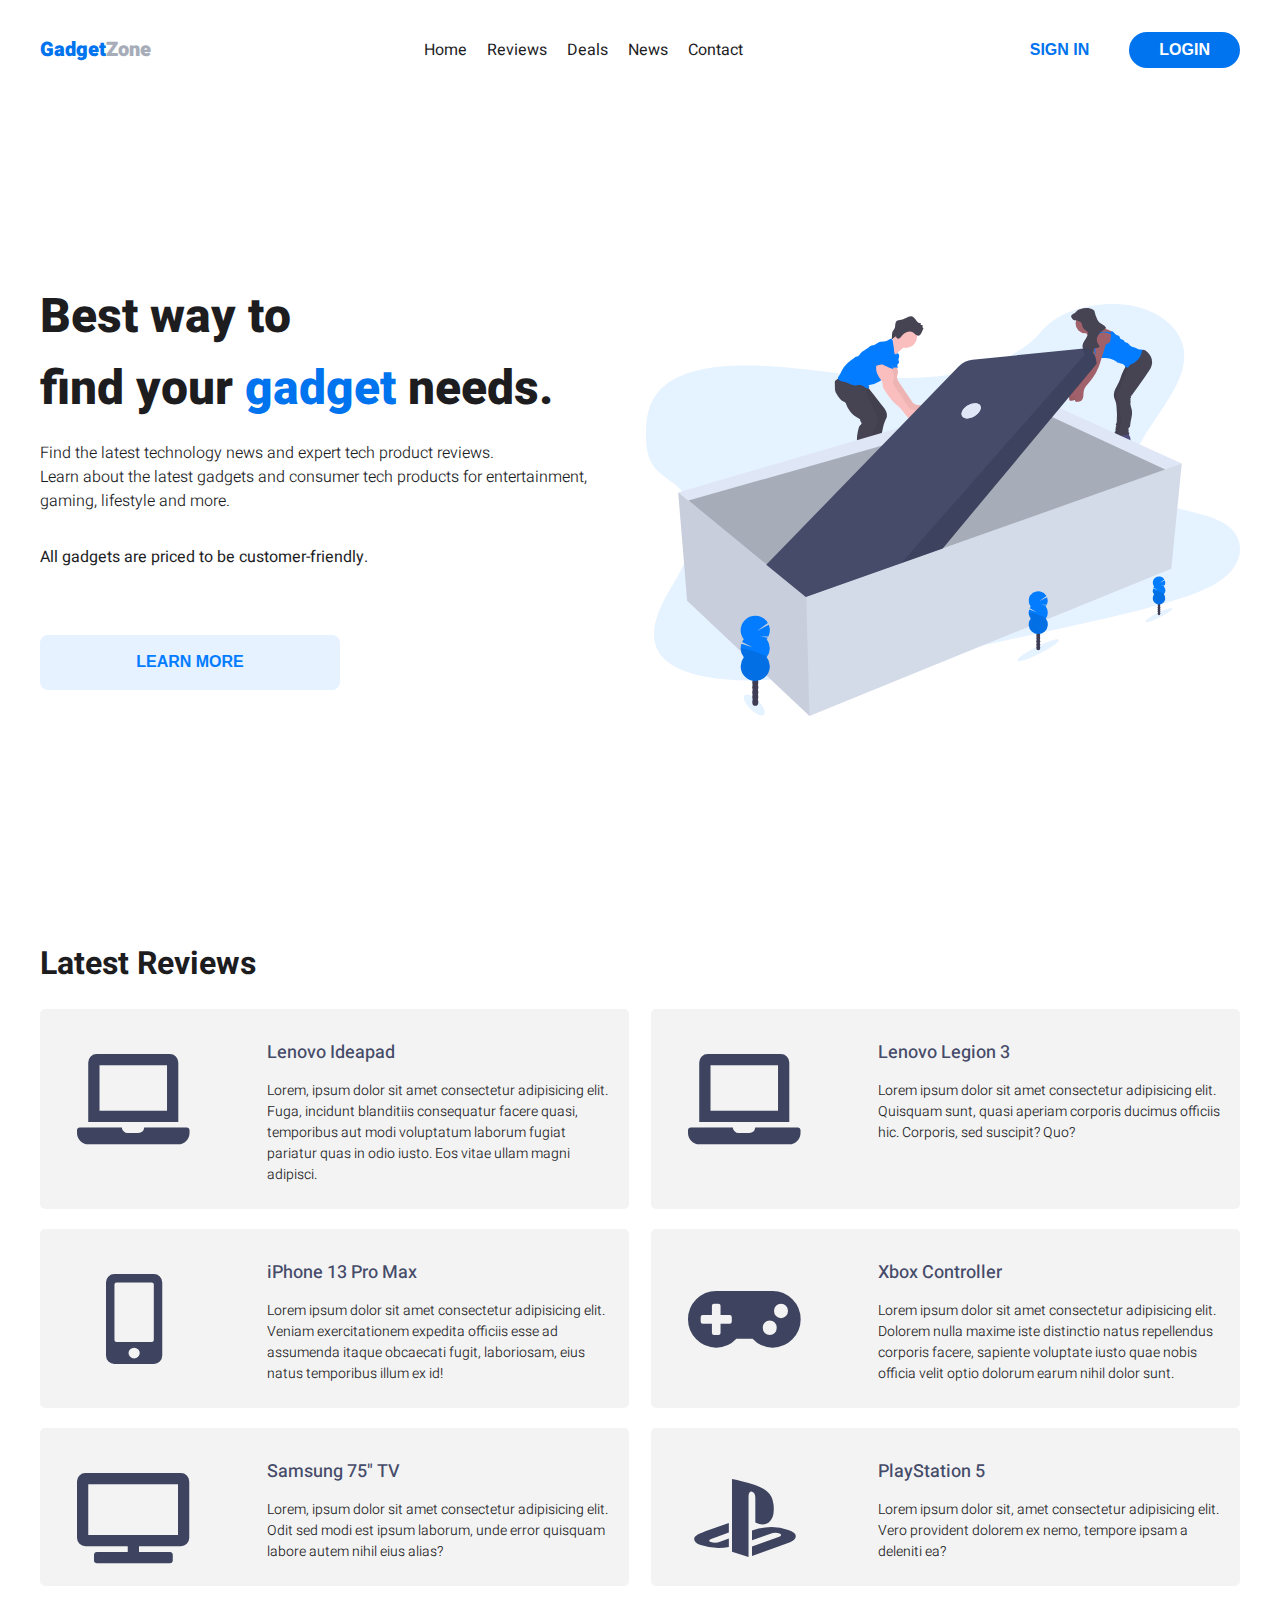
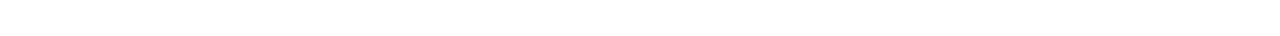
==== index.html @ 9e983f7c "Reviews section included" ====
<!DOCTYPE html>
<html lang="en">
  <head>
    <meta charset="UTF-8" />
    <meta http-equiv="X-UA-Compatible" content="IE=edge" />
    <meta name="viewport" content="width=device-width, initial-scale=1.0" />
    <title>GadgetZone - Your tech partner</title>
    <link rel="stylesheet" href="./assets/css/styles.css" />
    <link
      rel="stylesheet"
      href="https://cdnjs.cloudflare.com/ajax/libs/font-awesome/5.12.1/css/all.min.css"
    />
  </head>
  <body>
    <header class="header-container">
      <!-- NAVIGATION -->
      <nav class="nav">
        <div class="nav__hamburger-container" id="hamburger-icon">
          <span></span>
          <span></span>
        </div>
        <div class="nav__logo-container">
          <a href="#">Gadget<span>Zone</span></a>
        </div>
        <ul class="nav__menu-container" id="menus">
          <li><a href="#home">Home</a></li>
          <li><a href="#reviews">Reviews</a></li>
          <li><a href="#deals">Deals</a></li>
          <li><a href="#news">News</a></li>
          <li><a href="#contact">Contact</a></li>
        </ul>
        <div class="nav__btn-container">
          <button class="btn btn__none">Sign In</button>
          <button class="btn btn__primary">Login</button>
        </div>
      </nav>
    </header>
    <!-- HERO SECTION -->
    <main class="main-container" id="home">
      <!-- Hero Section -->
      <section class="hero">
        <div class="hero__text-container">
          <h1>
            Best way to <br />
            find your <span>gadget</span> needs.
          </h1>
          <p>
            Find the latest technology news and expert tech product reviews.
            <br />
            Learn about the latest gadgets and consumer tech products for
            entertainment, gaming, lifestyle and more.
          </p>
          <p>All gadgets are priced to be customer-friendly.</p>
          <button class="btn btn__secondary">Learn more</button>
        </div>
        <div class="hero__image-container">
          <img src="./assets/images/hero-gadget.svg" alt="Hero" />
        </div>
      </section>

      <!-- Reviews Section -->
      <section class="reviews flex-col" id="reviews">
        <h1 class="section-title">Latest Reviews</h1>
        <div class="reviews__grid-items">
          <div class="review-details-container">
            <div class="image-container">
              <i class="fas fa-laptop"></i>
            </div>
            <div class="details-container">
              <h2>Lenovo Ideapad</h2>
              <p>
                Lorem, ipsum dolor sit amet consectetur adipisicing elit. Fuga,
                incidunt blanditiis consequatur facere quasi, temporibus aut
                modi voluptatum laborum fugiat pariatur quas in odio iusto. Eos
                vitae ullam magni adipisci.
              </p>
            </div>
          </div>
          <div class="review-details-container">
            <div class="image-container"><i class="fas fa-laptop"></i></div>
            <div class="details-container">
              <h2>Lenovo Legion 3</h2>
              <p>
                Lorem ipsum dolor sit amet consectetur adipisicing elit.
                Quisquam sunt, quasi aperiam corporis ducimus officiis hic.
                Corporis, sed suscipit? Quo?
              </p>
            </div>
          </div>
          <div class="review-details-container">
            <div class="image-container">
              <i class="fas fa-mobile-alt"></i>
            </div>
            <div class="details-container">
              <h2>iPhone 13 Pro Max</h2>
              <p>
                Lorem ipsum dolor sit amet consectetur adipisicing elit. Veniam
                exercitationem expedita officiis esse ad assumenda itaque
                obcaecati fugit, laboriosam, eius natus temporibus illum ex id!
              </p>
            </div>
          </div>
          <div class="review-details-container">
            <div class="image-container"><i class="fas fa-gamepad"></i></div>
            <div class="details-container">
              <h2>Xbox Controller</h2>
              <p>
                Lorem ipsum dolor sit amet consectetur adipisicing elit. Dolorem
                nulla maxime iste distinctio natus repellendus corporis facere,
                sapiente voluptate iusto quae nobis officia velit optio dolorum
                earum nihil dolor sunt.
              </p>
            </div>
          </div>
          <div class="review-details-container">
            <div class="image-container">
              <i class="fas fa-tv"></i>
            </div>
            <div class="details-container">
              <h2>Samsung 75" TV</h2>
              <p>
                Lorem, ipsum dolor sit amet consectetur adipisicing elit. Odit
                sed modi est ipsum laborum, unde error quisquam labore autem
                nihil eius alias?
              </p>
            </div>
          </div>
          <div class="review-details-container">
            <div class="image-container">
              <i class="fab fa-playstation"></i>
            </div>
            <div class="details-container">
              <h2>PlayStation 5</h2>
              <p>
                Lorem ipsum dolor sit, amet consectetur adipisicing elit. Vero
                provident dolorem ex nemo, tempore ipsam a deleniti ea?
              </p>
            </div>
          </div>
        </div>
      </section>
    </main>
  </body>
</html>
---- assets/css/styles.css ----
/*============== GOOGLE FONT */
@import url("https://fonts.googleapis.com/css2?family=Heebo:wght@100;300;400;500;600;800&display=swap");
/*============== VARIABLES CSS */
:root {
  --nav-height: 80px;
  /*============== COLORS */
  --body-font-family: 'Heebo', sans-serif;
  --primary-color: #0073ee;
  --primary-light-color: #037cff;
  --secondary-color: #3e445f;
  --secondary-light-color: #454b69;
  --light-color: #e6f2ff;
  --gray-color: #e6f2dd;
  --gray-dark-color: #a7adb8;
  --default-text-color: #1d1d1f;
  --title-text-color: #262626;
  --text-white: #fff;
  --white-bg-color: #fff;
  --gray-bg-color: #f3f3f3;
  --transition: all 500ms ease-in-out;
  /*============== FONT SIZE AND TYPOGRAPHY */
  --hero-font-size: 48px;
  --h1-font-size: 32px;
  --h2-font-size: 22px;
  --h3-font-size: 18px;
  --normal-font-size: 16px;
  --small-font-size: 14px;
  --xs-font-size: 12px;
  /*============== FONT WEIGHT */
  --font-light: 300;
  --font-normal: 400;
  --font-medium: 500;
  --font-semi-bold: 600;
  --font-bold: 800;
}

/*============== BASE */
html,
body {
  margin: 0;
  padding: 0;
  box-sizing: border-box;
  scroll-behavior: smooth;
}

body {
  font-family: var(--body-font-family);
  font-weight: var(--font-light);
  font-size: var(--font-normal);
  color: var(--default-text-color);
  line-height: 1.5;
}

a {
  text-decoration: none;
  color: var(--default-text-color);
}

ul,
li,
ol {
  list-style: none;
  margin: 0;
  padding: 0;
}

input[type='text'],
input[type='email'],
textarea {
  font-family: inherit;
}

textarea {
  resize: none;
}

/*============== REUSABLE CLASSES */
.section-title {
  font-size: 32px;
  margin-top: 0;
}

.flex-col {
  display: flex;
  flex-direction: column;
  margin-bottom: 50px;
}

/*============== MAIN LAYOUT */
.main-container {
  position: relative;
  height: 100%;
  max-width: 1200px;
  margin: 0 auto;
  align-items: center;
  padding: 0 20px;
}

/*============== BUTTONS */
.btn {
  width: auto;
  cursor: pointer;
  height: 36px;
  font-size: var(--font-normal);
  font-weight: var(--font-semi-bold);
  text-align: center;
  line-height: 36px;
  border-radius: 20px;
  text-transform: uppercase;
  border: none;
  padding: 0 30px;
}

.btn__none {
  color: var(--primary-color);
  background: var(--white-bg-color);
}

.btn__primary {
  color: var(--text-white);
  background: var(--primary-color);
  transition: var(--transition);
}

.btn__primary:hover {
  background: var(--primary-light-color);
}

.btn__secondary {
  color: var(--primary-light-color);
  background: var(--light-color);
  transition: var(--transition);
}

.btn__secondary:hover {
  background: var(--gray-color);
}

/*============== HEADER */
.header-container {
  position: fixed;
  top: 0;
  left: 0;
  width: 100%;
  background-color: #fff;
  z-index: 5;
}

/*============== NAVIGATION */
.nav {
  display: flex;
  align-items: center;
  justify-content: space-between;
  padding: 20px 20px;
  height: 60px;
  max-width: 1200px;
  margin: 0 auto;
}

.nav__hamburger-container {
  display: none;
}

.nav__logo-container {
  width: 128px;
  cursor: pointer;
}

.nav__logo-container a {
  font-weight: 900;
  font-size: 20px;
  color: var(--primary-color);
}

.nav__logo-container span {
  color: var(--gray-dark-color);
}

.nav__menu-container {
  display: flex;
}

.nav__menu-container li {
  padding: 0 10px;
}

.nav__menu-container li a {
  font-weight: var(--font-normal);
  font-size: var(--normal-font-size);
  transition: var(--transition);
  color: var(--default-text-color);
}

.nav__menu-container li a:hover {
  color: var(--gray-dark-color);
}

.nav__btn-container {
  display: flex;
  align-items: center;
  justify-content: flex-start;
  column-gap: 10px;
}

/*============== HERO */
.hero {
  width: 100%;
  display: grid;
  height: calc(100vh - 80px);
  grid-template-columns: repeat(2, 1fr);
  padding-top: 100px;
  column-gap: 12px;
  align-items: center;
  margin-bottom: 20px;
}

.hero__text-container {
  display: flex;
  flex-direction: column;
  justify-content: center;
}

.hero__text-container h1 {
  font-size: var(--hero-font-size);
  font-weight: var(--font-bold);
  margin: 0;
}

.hero__text-container h1 span {
  color: var(--primary-color);
}

.hero__text-container p:nth-child(3) {
  font-size: var(--normal-font-size);
  font-weight: var(--font-normal);
}

.hero__image-container img {
  max-width: 600px;
  max-height: 600px;
  height: auto;
  width: 100%;
  vertical-align: middle;
}

.hero button {
  width: 300px;
  border-radius: 8px;
  height: 55px;
  margin: 50px 0;
}

/*============== REVIEWS */
.reviews__grid-items {
  display: grid;
  grid-template-columns: repeat(2, 1fr);
  grid-auto-rows: auto;
  column-gap: 22px;
  row-gap: 20px;
}

.reviews__grid-items .review-details-container {
  background-color: var(--gray-bg-color);
  border-radius: 5px;
  display: grid;
  grid-template-columns: 187px 1fr;
  column-gap: 20px;
  justify-items: center;
}

.reviews__grid-items .review-details-container .image-container i {
  font-size: 90px;
  color: var(--secondary-color);
  transform: translateY(50%);
}

.reviews__grid-items .review-details-container .details-container {
  padding: 10px 20px;
}

.reviews__grid-items .review-details-container .details-container h2 {
  font-size: 18px;
  font-weight: 500;
  margin-top: 20px;
  margin-bottom: 0;
  color: var(--secondary-light-color);
}

.reviews__grid-items .review-details-container .details-container p {
  font-size: 14px;
  color: var(--default-text-color);
}
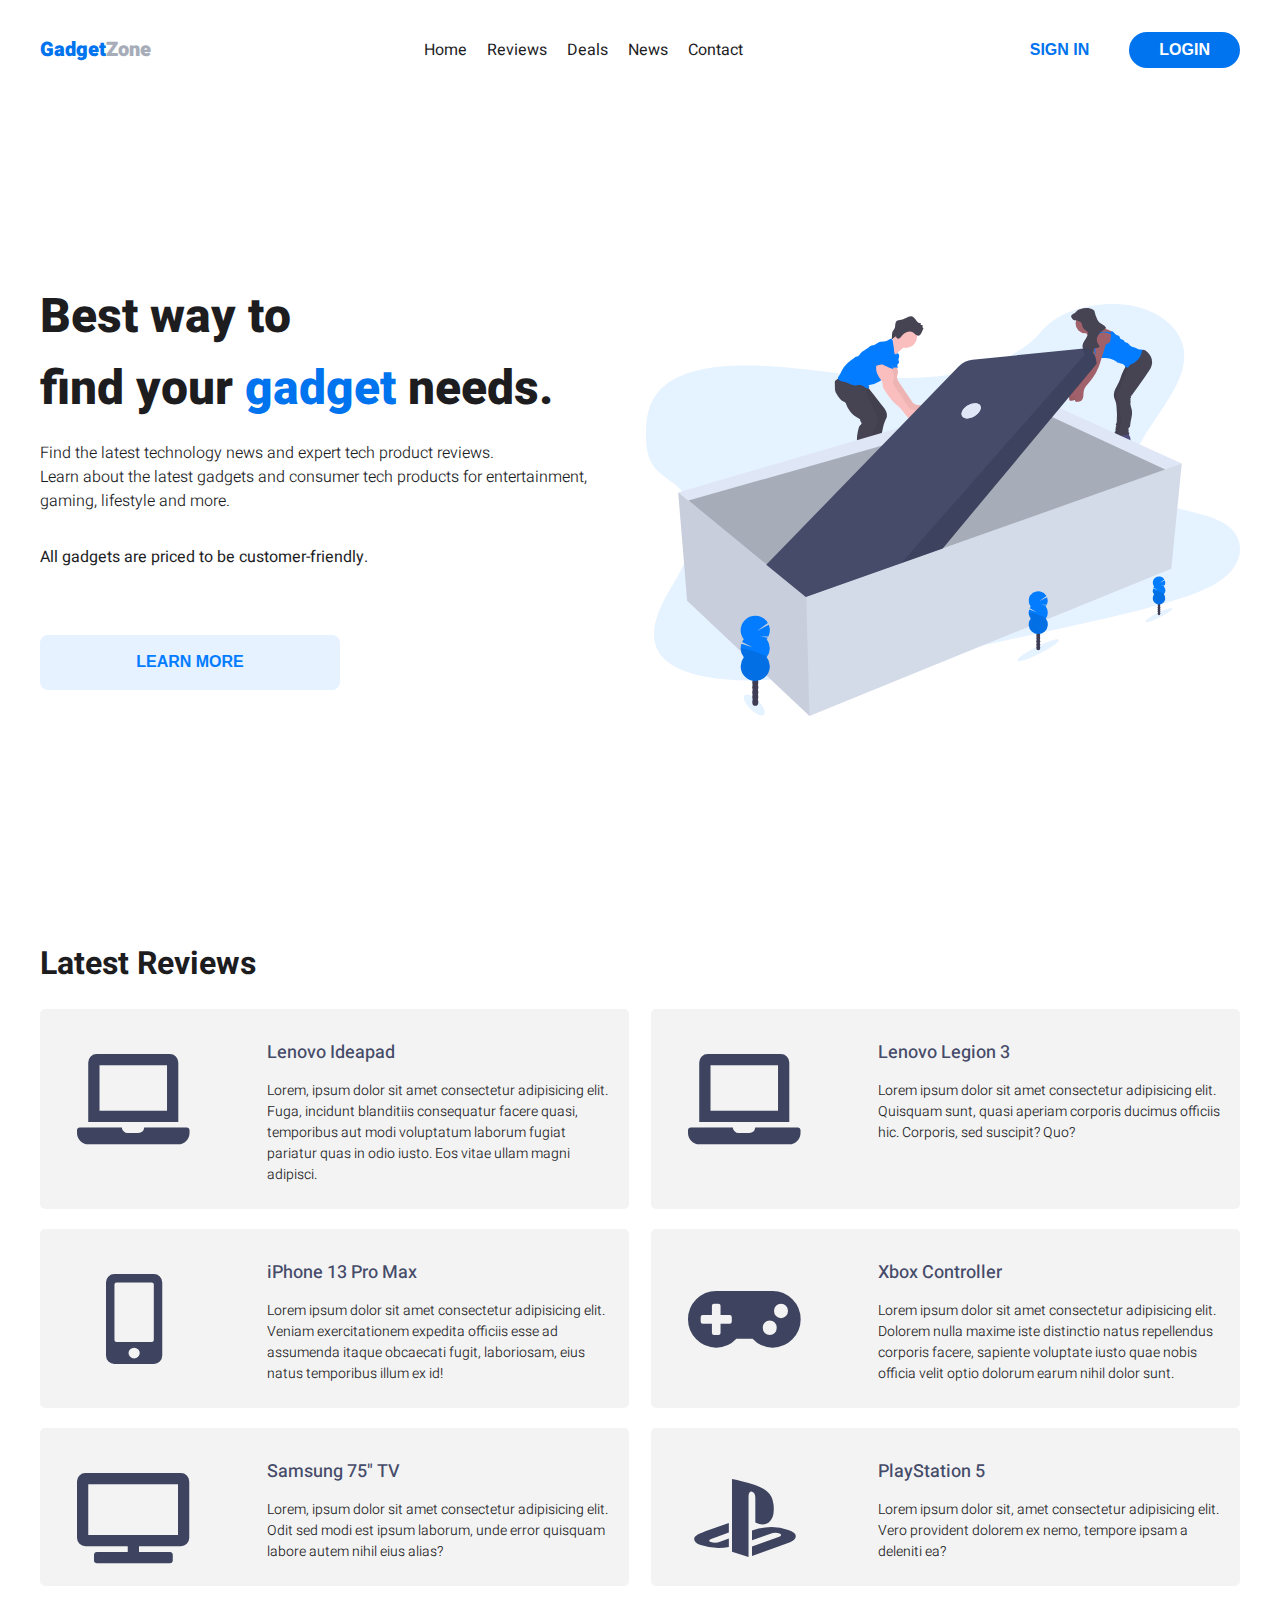
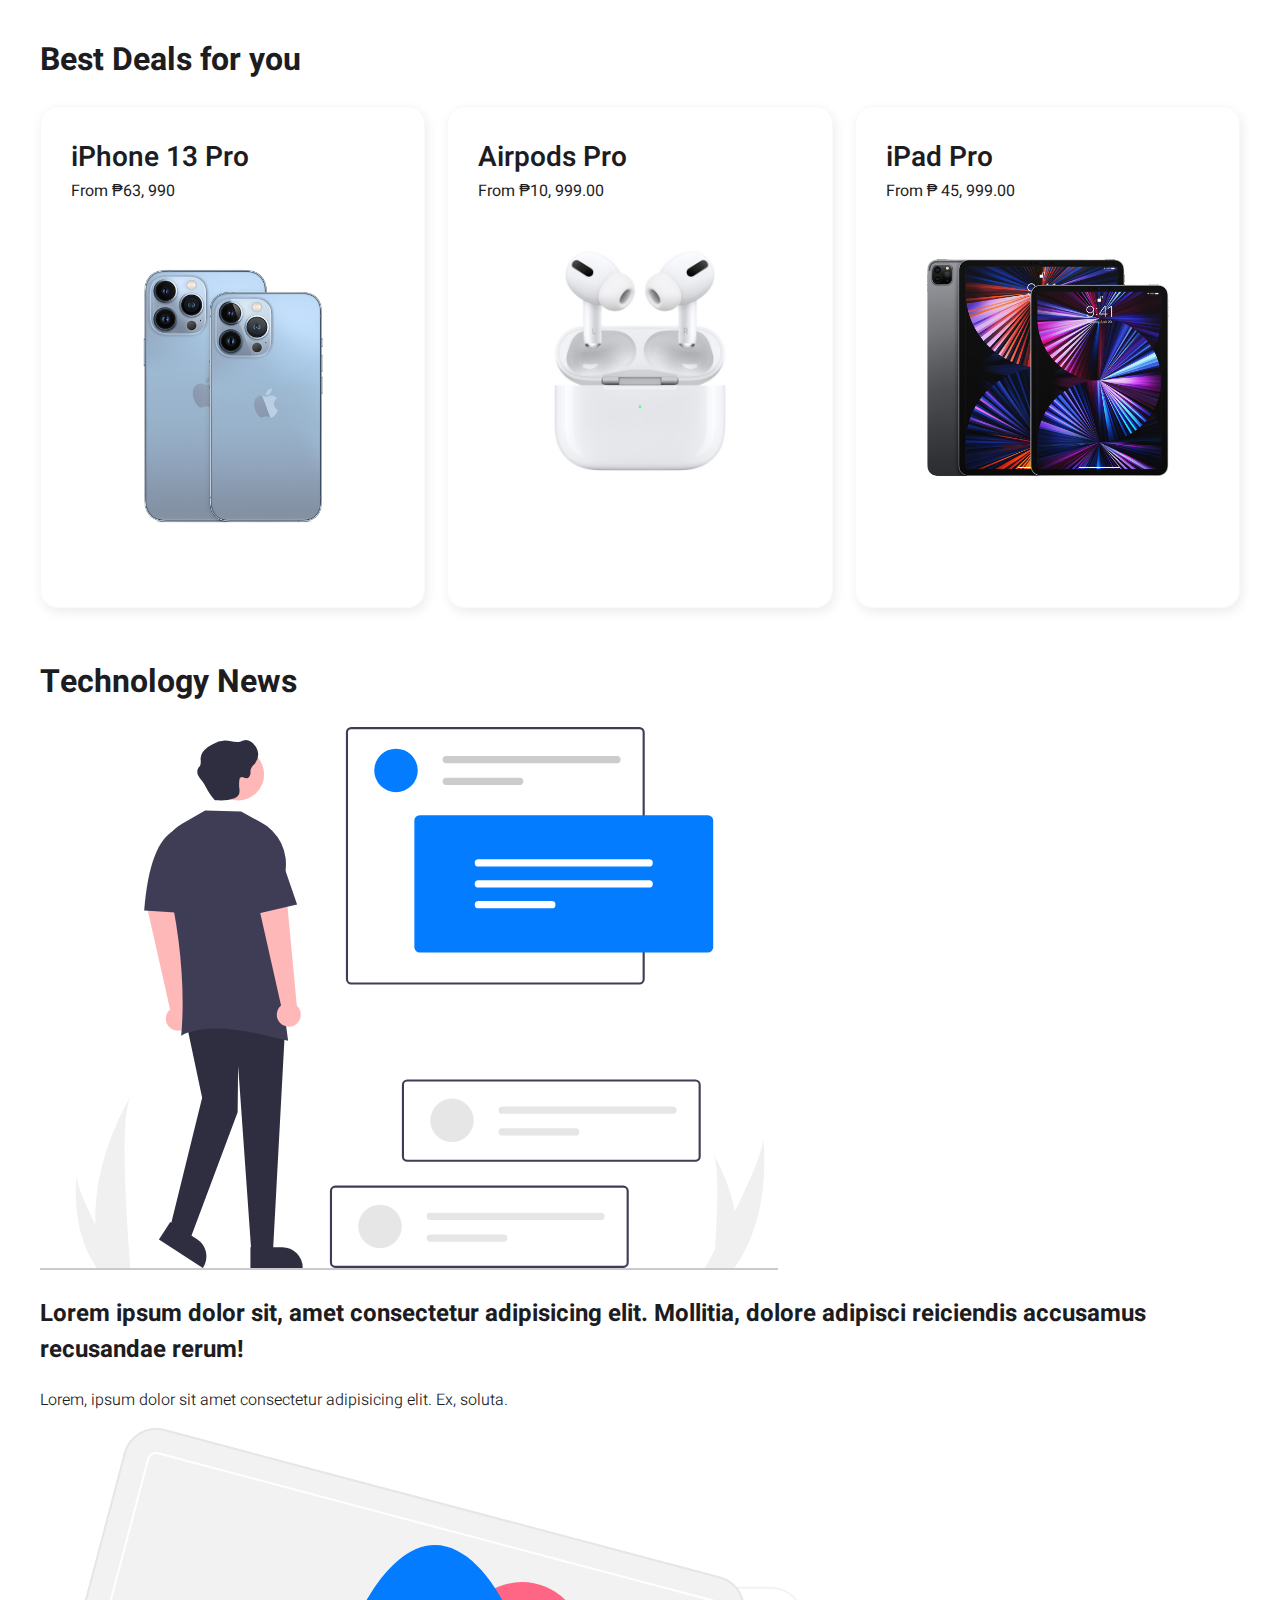
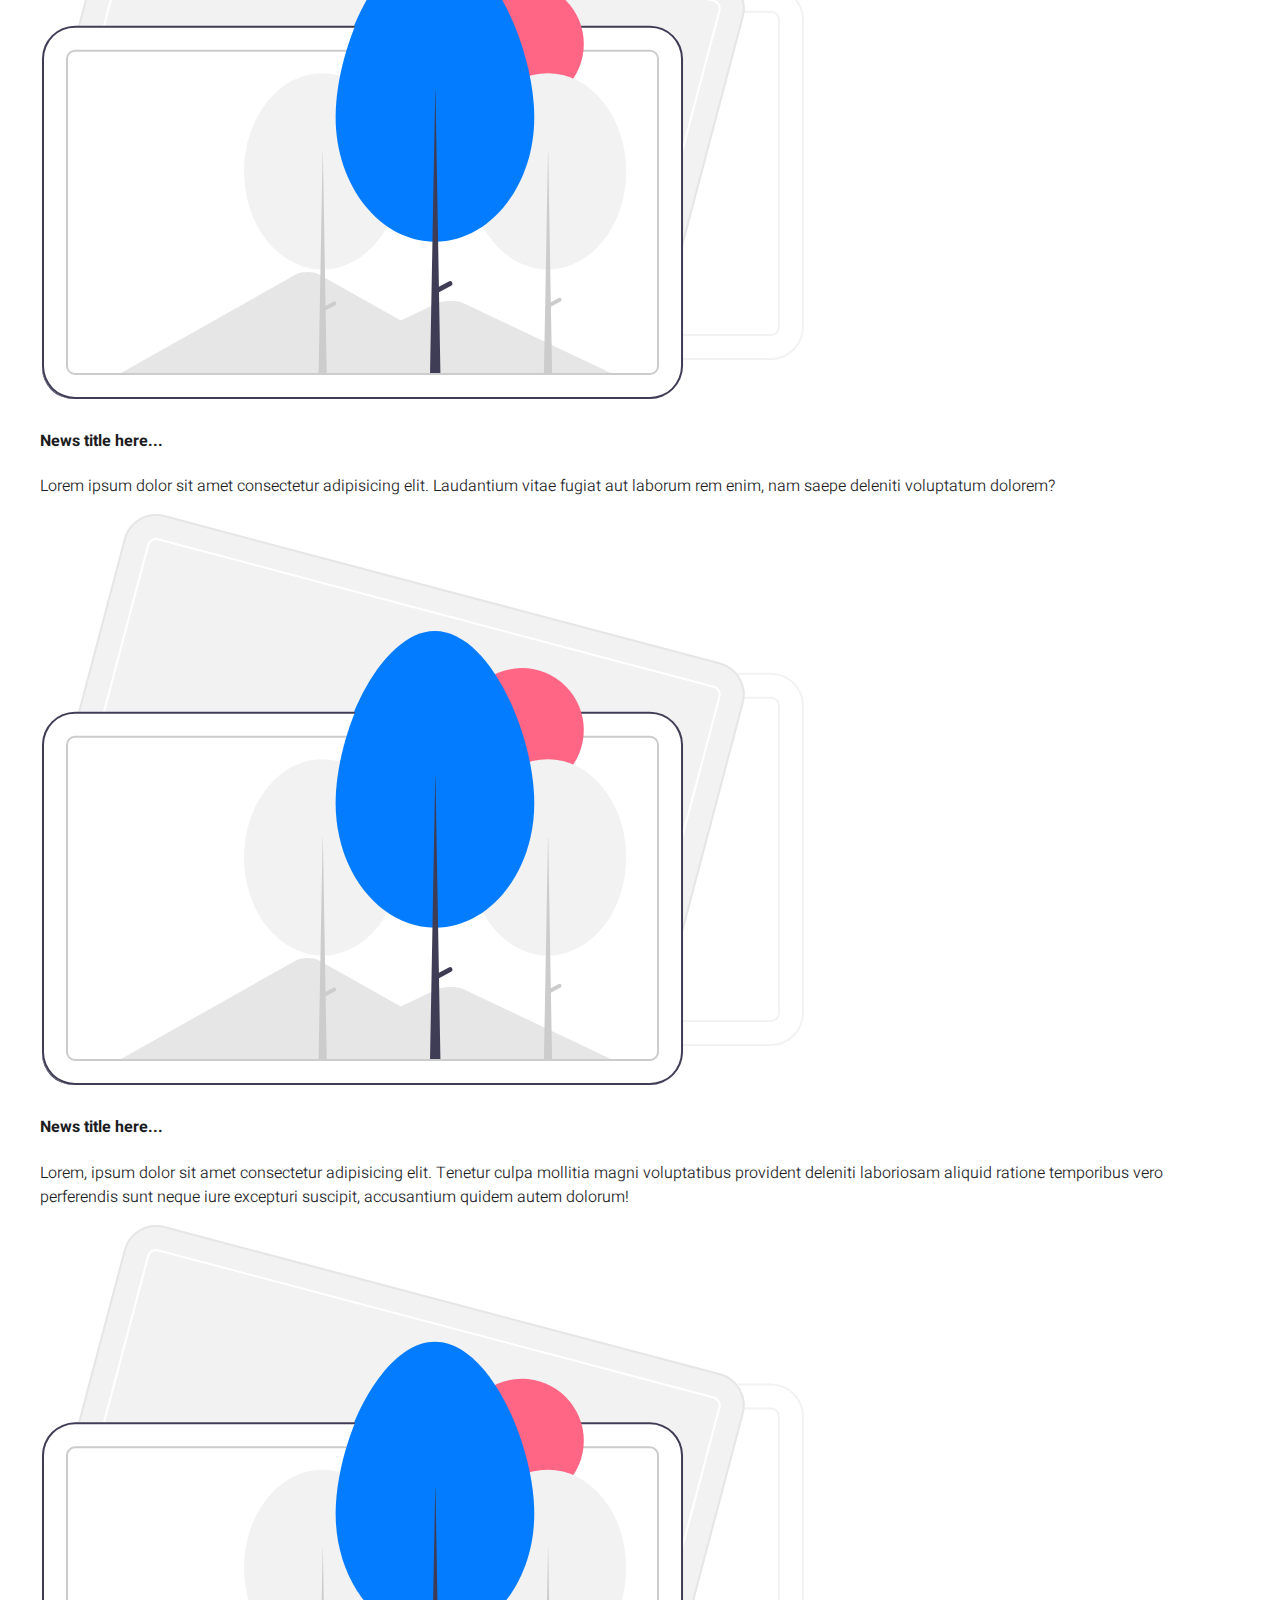
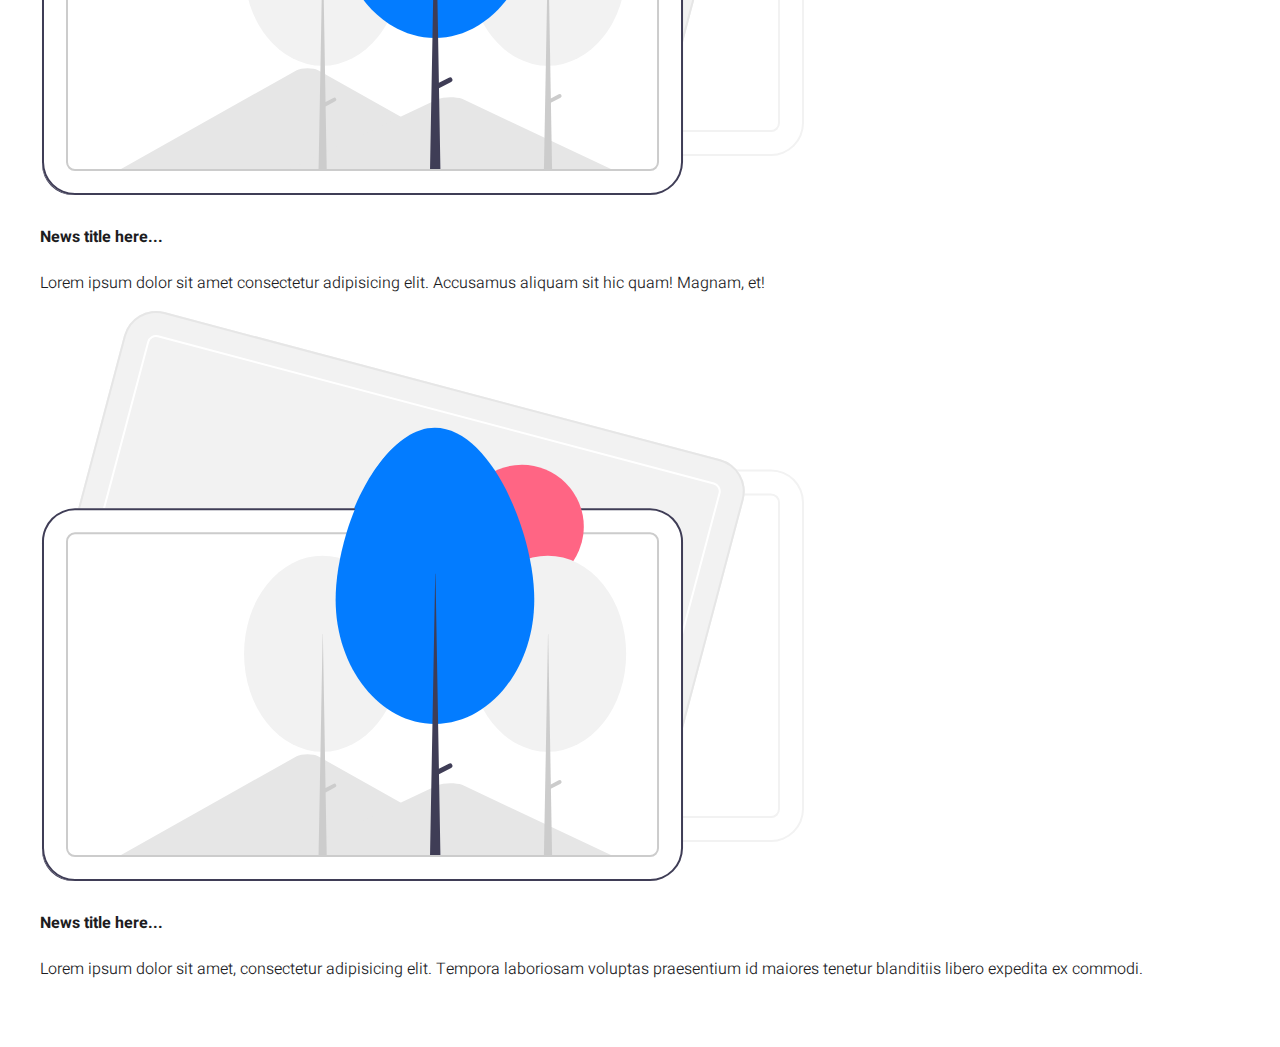
==== commit da47cbae: "Added the deals section and styles" ====
--- a/index.html
+++ b/index.html
@@ -139,6 +139,117 @@
           </div>
         </div>
       </section>
+
+      <!-- Deals Section -->
+      <section class="deals flex-col" id="deals">
+        <h1 class="section-title">Best Deals for you</h1>
+        <div class="deals__grid-items">
+          <div class="deals-details-container">
+            <div class="text-container">
+              <h3>iPhone 13 Pro</h3>
+              <p>From &#x20b1;63, 990</p>
+            </div>
+            <div class="image-container">
+              <img
+                src="./assets/images/iphone-13-pro-family-hero.png"
+                alt="iPhone 13"
+              />
+            </div>
+          </div>
+          <div class="deals-details-container">
+            <div class="text-container">
+              <h3>Airpods Pro</h3>
+              <p>From &#x20b1;10, 999.00</p>
+            </div>
+            <div class="image-container">
+              <img src="./assets/images/airpods-pro.jpg" alt="Airpods Pro" />
+            </div>
+          </div>
+          <div class="deals-details-container">
+            <div class="text-container">
+              <h3>iPad Pro</h3>
+              <p>From &#x20b1; 45, 999.00</p>
+            </div>
+            <div class="image-container">
+              <img src="./assets/images/ipad-pro.jpg" alt="iPad Pro" />
+            </div>
+          </div>
+        </div>
+      </section>
+
+      <!-- News Section -->
+      <section class="news-section flex-col" id="news">
+        <h1 class="section-title">Technology News</h1>
+        <div class="news-heading-content">
+          <div class="news-heading-image">
+            <img src="./assets/images/news-heading.svg" alt="News Heading" />
+          </div>
+          <div class="news-heading-text">
+            <h2>
+              Lorem ipsum dolor sit, amet consectetur adipisicing elit.
+              Mollitia, dolore adipisci reiciendis accusamus recusandae rerum!
+            </h2>
+            <p>
+              Lorem, ipsum dolor sit amet consectetur adipisicing elit. Ex,
+              soluta.
+            </p>
+          </div>
+        </div>
+        <div class="news-grid-items">
+          <div class="news-details">
+            <div class="news-image">
+              <img src="./assets/images/news-images.svg" alt="News" />
+            </div>
+            <div class="news-text">
+              <h4>News title here...</h4>
+              <p>
+                Lorem ipsum dolor sit amet consectetur adipisicing elit.
+                Laudantium vitae fugiat aut laborum rem enim, nam saepe deleniti
+                voluptatum dolorem?
+              </p>
+            </div>
+          </div>
+          <div class="news-details">
+            <div class="news-image">
+              <img src="./assets/images/news-images.svg" alt="News" />
+            </div>
+            <div class="news-text">
+              <h4>News title here...</h4>
+              <p>
+                Lorem, ipsum dolor sit amet consectetur adipisicing elit.
+                Tenetur culpa mollitia magni voluptatibus provident deleniti
+                laboriosam aliquid ratione temporibus vero perferendis sunt
+                neque iure excepturi suscipit, accusantium quidem autem dolorum!
+              </p>
+            </div>
+          </div>
+          <div class="news-details">
+            <div class="news-image">
+              <img src="./assets/images/news-images.svg" alt="News" />
+            </div>
+            <div class="news-text">
+              <h4>News title here...</h4>
+              <p>
+                Lorem ipsum dolor sit amet consectetur adipisicing elit.
+                Accusamus aliquam sit hic quam! Magnam, et!
+              </p>
+            </div>
+          </div>
+          <div class="news-details">
+            <div class="news-image">
+              <img src="./assets/images/news-images.svg" alt="News" />
+            </div>
+            <div class="news-text">
+              <h4>News title here...</h4>
+              <p>
+                Lorem ipsum dolor sit amet, consectetur adipisicing elit.
+                Tempora laboriosam voluptas praesentium id maiores tenetur
+                blanditiis libero expedita ex commodi.
+              </p>
+            </div>
+          </div>
+        </div>
+      </section>
     </main>
   </body>
 </html>
--- a/assets/css/styles.css
+++ b/assets/css/styles.css
@@ -290,3 +290,62 @@
   font-size: 14px;
   color: var(--default-text-color);
 }
+
+/*============== DEALS */
+.deals__grid-items {
+  display: grid;
+  grid-template-columns: repeat(3, 1fr);
+  column-gap: 22px;
+  row-gap: 20px;
+  justify-content: center;
+}
+
+.deals__grid-items .deals-details-container {
+  display: flex;
+  flex-direction: column;
+  border-radius: 18px;
+  height: 500px;
+  cursor: pointer;
+  border: 1px solid #f6f9fd;
+  box-shadow: 2px 4px 12px rgba(0, 0, 0, 0.08);
+  transition: all 0.3s cubic-bezier(0, 0, 0.5, 1);
+}
+
+.deals__grid-items .deals-details-container:hover {
+  box-shadow: 2px 4px 16px rgba(0, 0, 0, 0.07);
+  transform: scale3d(1.01, 1.01, 1.01);
+}
+
+.deals__grid-items .deals-details-container .image-container {
+  height: auto;
+  width: 100%;
+  background-color: #fff;
+}
+
+.deals__grid-items .deals-details-container .image-container img {
+  max-width: 350px;
+  max-height: 350px;
+  height: auto;
+  width: 70%;
+  display: block;
+  margin: 0 auto;
+}
+
+.deals__grid-items .deals-details-container .text-container {
+  display: flex;
+  flex-direction: column;
+  padding: 30px;
+}
+
+.deals__grid-items .deals-details-container .text-container h3 {
+  color: #1d1d1f;
+  font-size: 28px;
+  font-weight: 600;
+  margin: 0;
+}
+
+.deals__grid-items .deals-details-container .text-container p {
+  font-size: 16px;
+  font-weight: 400;
+  margin: 0;
+}
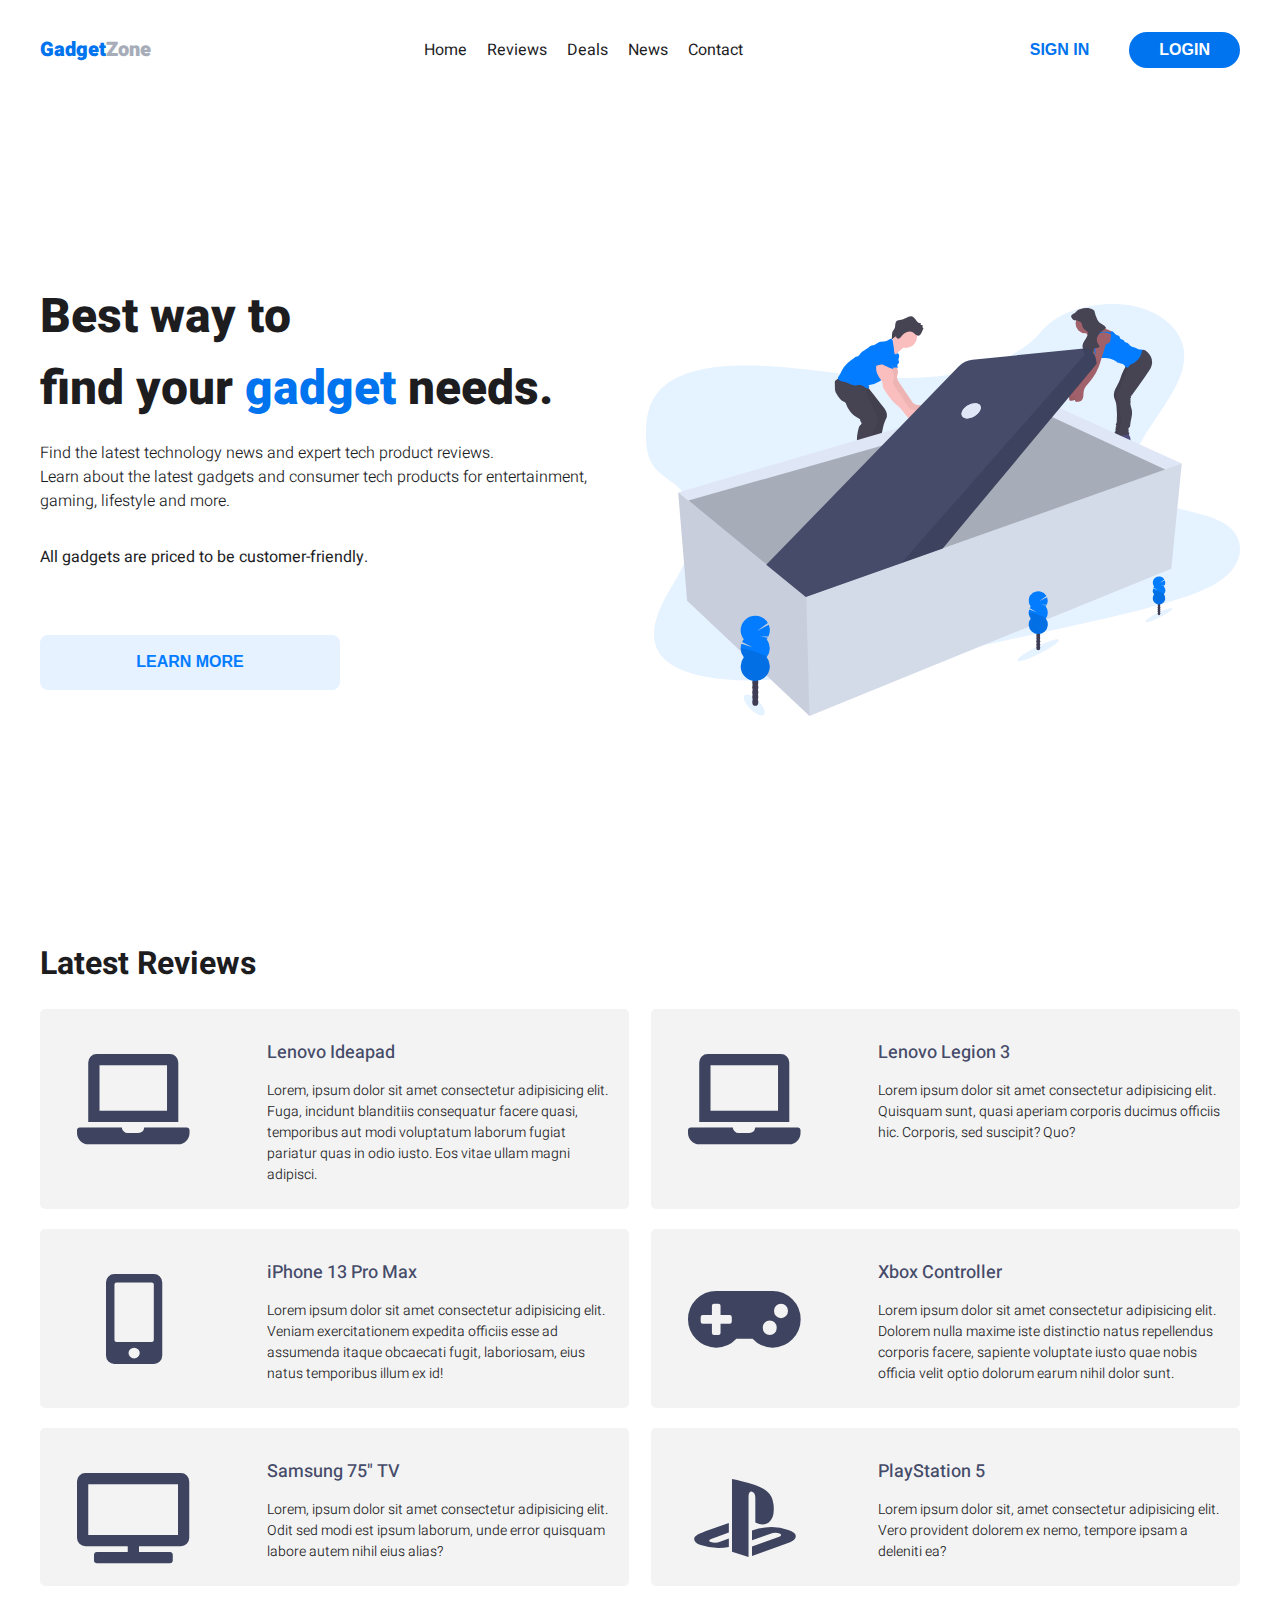
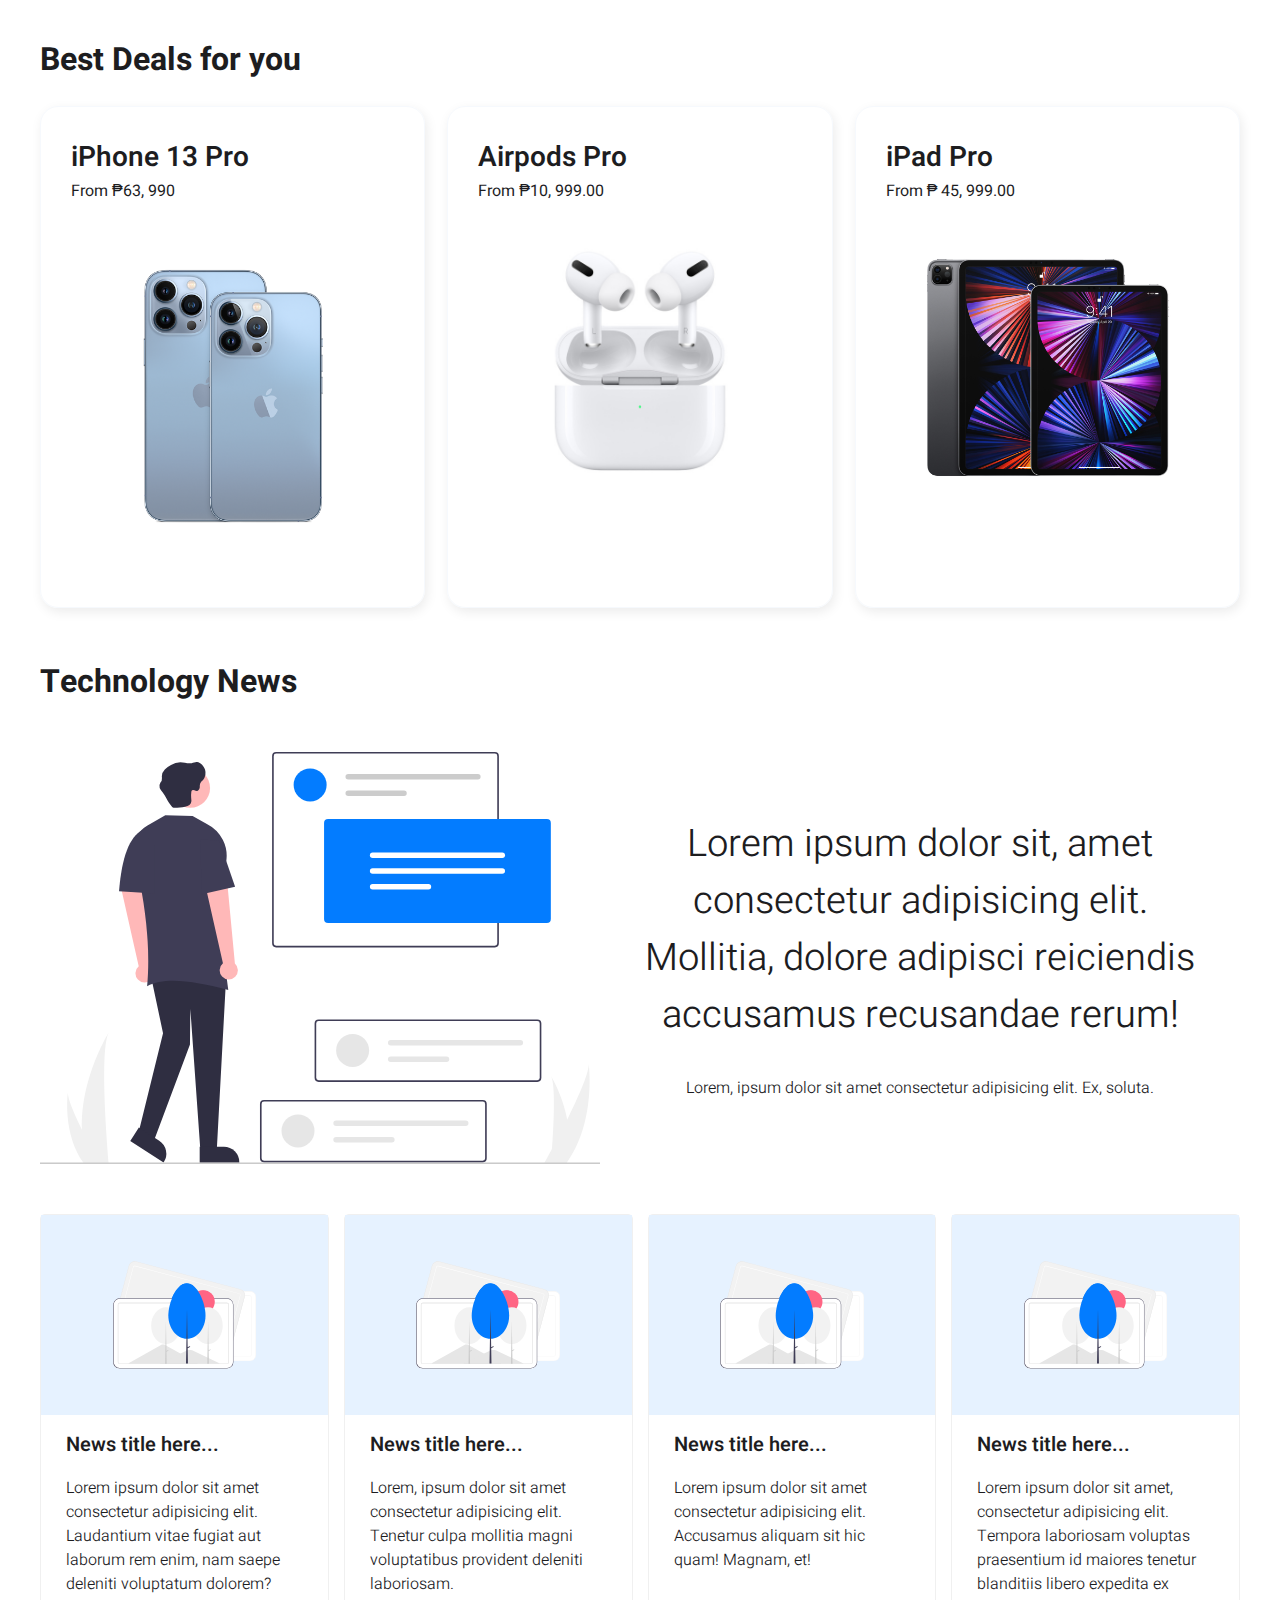
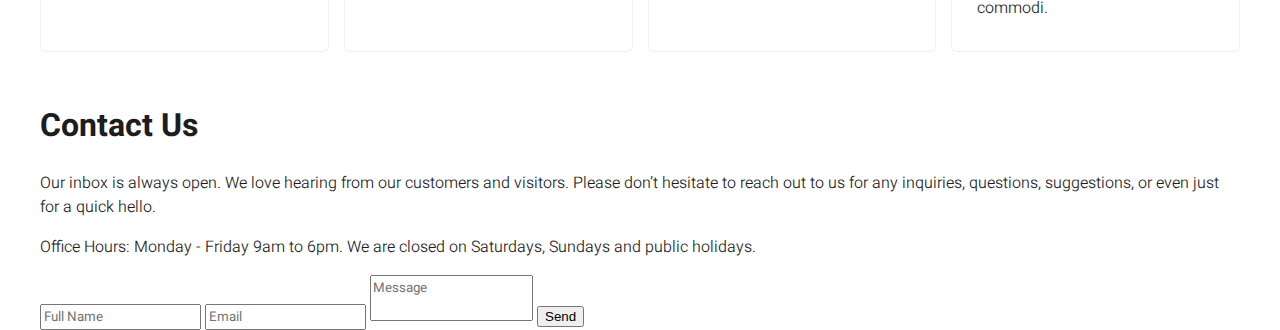
==== commit 222c91da: "News section styles included and contact form added" ====
--- a/index.html
+++ b/index.html
@@ -178,13 +178,13 @@
       </section>
 
       <!-- News Section -->
-      <section class="news-section flex-col" id="news">
+      <section class="news flex-col" id="news">
         <h1 class="section-title">Technology News</h1>
-        <div class="news-heading-content">
-          <div class="news-heading-image">
+        <div class="news__heading-content">
+          <div class="news__heading-image">
             <img src="./assets/images/news-heading.svg" alt="News Heading" />
           </div>
-          <div class="news-heading-text">
+          <div class="news__heading-text">
             <h2>
               Lorem ipsum dolor sit, amet consectetur adipisicing elit.
               Mollitia, dolore adipisci reiciendis accusamus recusandae rerum!
@@ -195,7 +195,7 @@
             </p>
           </div>
         </div>
-        <div class="news-grid-items">
+        <div class="news__grid-items">
           <div class="news-details">
             <div class="news-image">
               <img src="./assets/images/news-images.svg" alt="News" />
@@ -218,8 +218,7 @@
               <p>
                 Lorem, ipsum dolor sit amet consectetur adipisicing elit.
                 Tenetur culpa mollitia magni voluptatibus provident deleniti
-                laboriosam aliquid ratione temporibus vero perferendis sunt
-                neque iure excepturi suscipit, accusantium quidem autem dolorum!
+                laboriosam.
               </p>
             </div>
           </div>
@@ -250,6 +249,37 @@
           </div>
         </div>
       </section>
+
+      <!-- Contact Section -->
+      <section class="contact-section" id="contact">
+        <div class="contact-heading">
+          <h1>Contact Us</h1>
+          <p>
+            Our inbox is always open. We love hearing from our customers and
+            visitors. Please don’t hesitate to reach out to us for any
+            inquiries, questions, suggestions, or even just for a quick hello.
+          </p>
+          <p>
+            Office Hours: Monday - Friday 9am to 6pm. We are closed on
+            Saturdays, Sundays and public holidays.
+          </p>
+        </div>
+        <form class="form-wrapper">
+          <input
+            type="text"
+            name="fullname"
+            id="fullname"
+            placeholder="Full Name"
+          />
+          <input type="email" name="email" id="email" placeholder="Email" />
+          <textarea
+            name="message"
+            id="message"
+            placeholder="Message"
+          ></textarea>
+          <button type="submit" class="btn-secondary">Send</button>
+        </form>
+      </section>
     </main>
   </body>
 </html>
--- a/assets/css/styles.css
+++ b/assets/css/styles.css
@@ -20,8 +20,8 @@
   --transition: all 500ms ease-in-out;
   /*============== FONT SIZE AND TYPOGRAPHY */
   --hero-font-size: 48px;
-  --h1-font-size: 32px;
-  --h2-font-size: 22px;
+  --h1-font-size: 42px;
+  --h2-font-size: 38px;
   --h3-font-size: 18px;
   --normal-font-size: 16px;
   --small-font-size: 14px;
@@ -349,3 +349,73 @@
   font-weight: 400;
   margin: 0;
 }
+
+/*============== NEWS */
+.news__heading-content {
+  display: flex;
+  flex-direction: row;
+  justify-content: center;
+  align-items: center;
+  padding: 25px 0px 50px;
+}
+
+.news__heading-image img {
+  display: block;
+  margin: 0 auto;
+  height: auto;
+  width: 100%;
+}
+
+.news__heading-text {
+  padding: 30px;
+  text-align: center;
+  max-width: 580px;
+}
+
+.news__heading-text h2 {
+  font-size: var(--h2-font-size);
+  font-weight: var(--font-light);
+  color: var(--default-text-color);
+  margin-top: 0;
+}
+
+.news__heading-text p {
+  font-size: var(--normal-font-size);
+  margin-bottom: 0;
+}
+
+.news__grid-items {
+  display: grid;
+  grid-template-columns: repeat(4, 1fr);
+  gap: 15px;
+  justify-content: center;
+}
+
+.news__grid-items .news-details {
+  border: 1px solid #f0f0f0;
+  border-radius: 5px;
+  display: flex;
+  flex-direction: column;
+}
+
+.news__grid-items .news-details .news-image {
+  background: var(--light-color);
+}
+
+.news__grid-items .news-details .news-image img {
+  display: block;
+  margin: 0 auto;
+  width: 50%;
+  height: 200px;
+}
+
+.news__grid-items .news-details .news-text {
+  padding: 15px 25px;
+}
+
+.news__grid-items .news-details .news-text h4 {
+  margin: 0;
+  font-size: 20px;
+  font-weight: var(--font-semi-bold);
+  color: var(--default-text-color);
+}
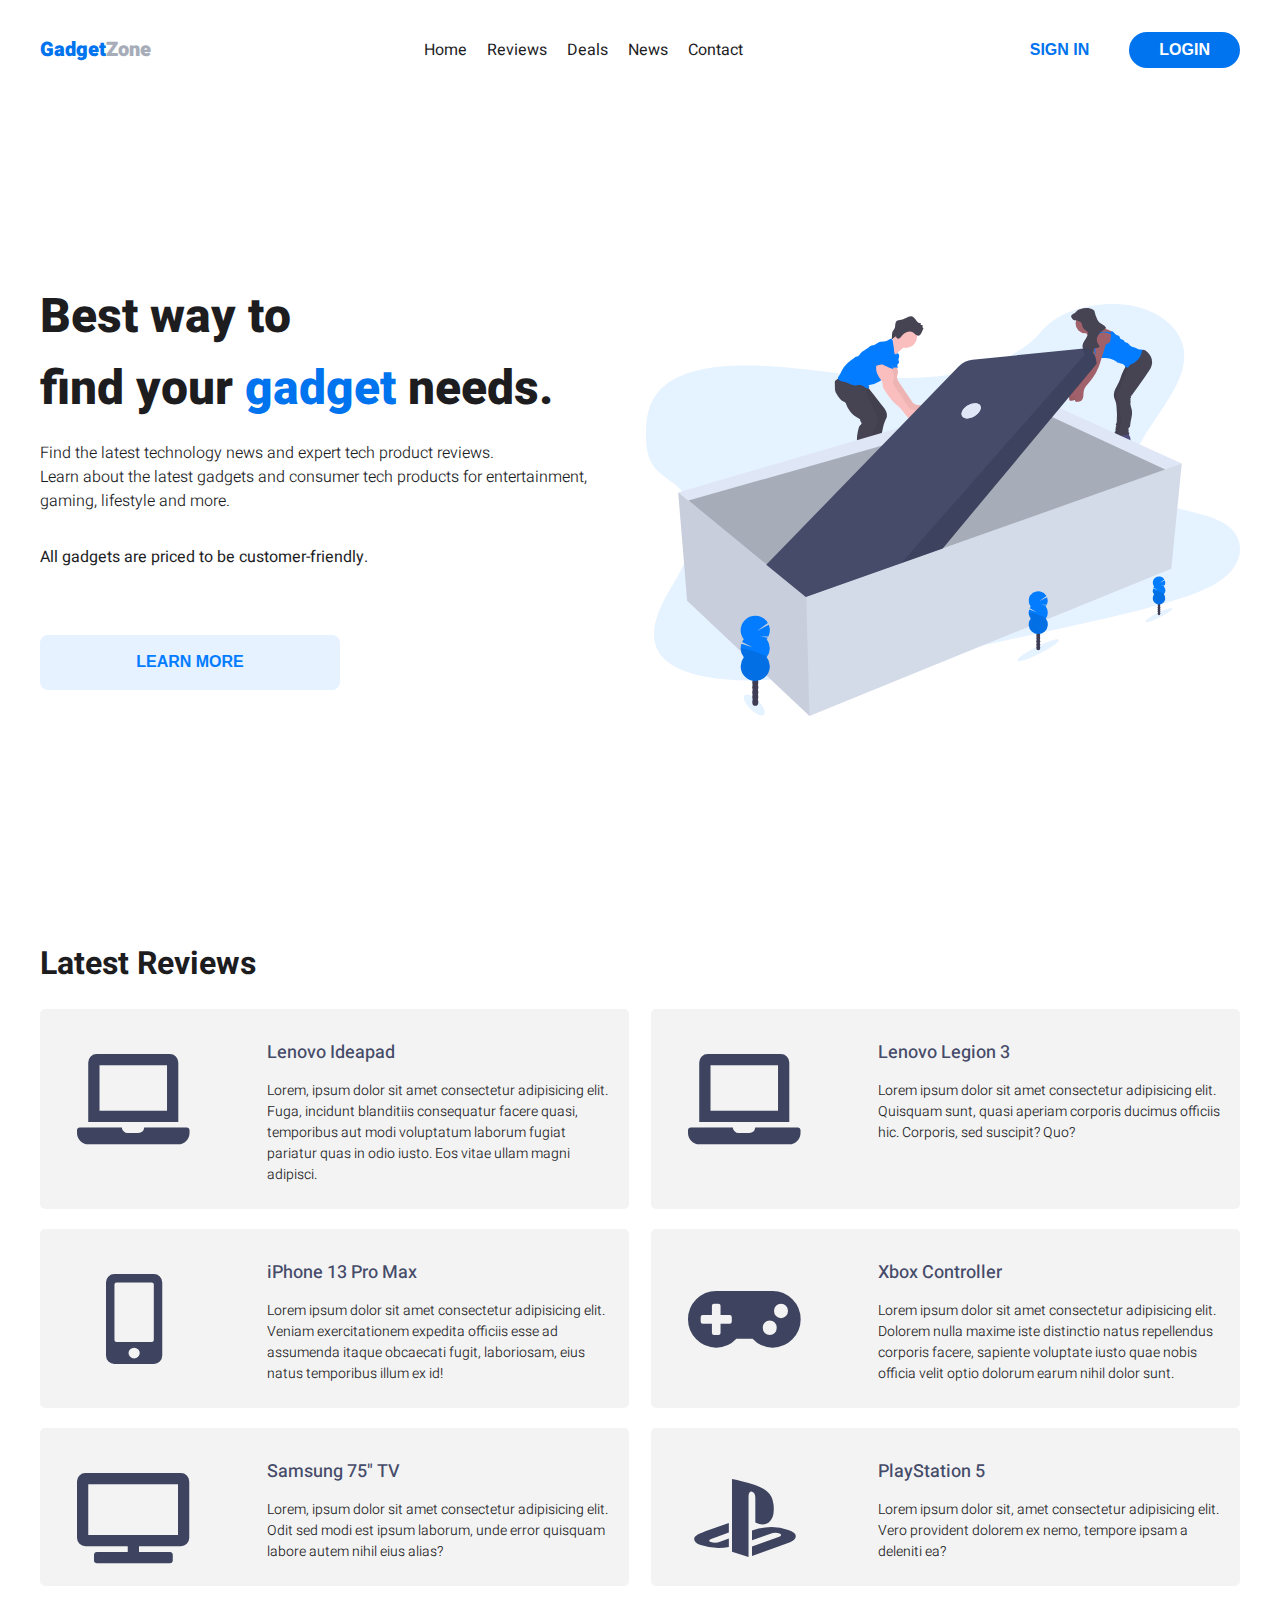
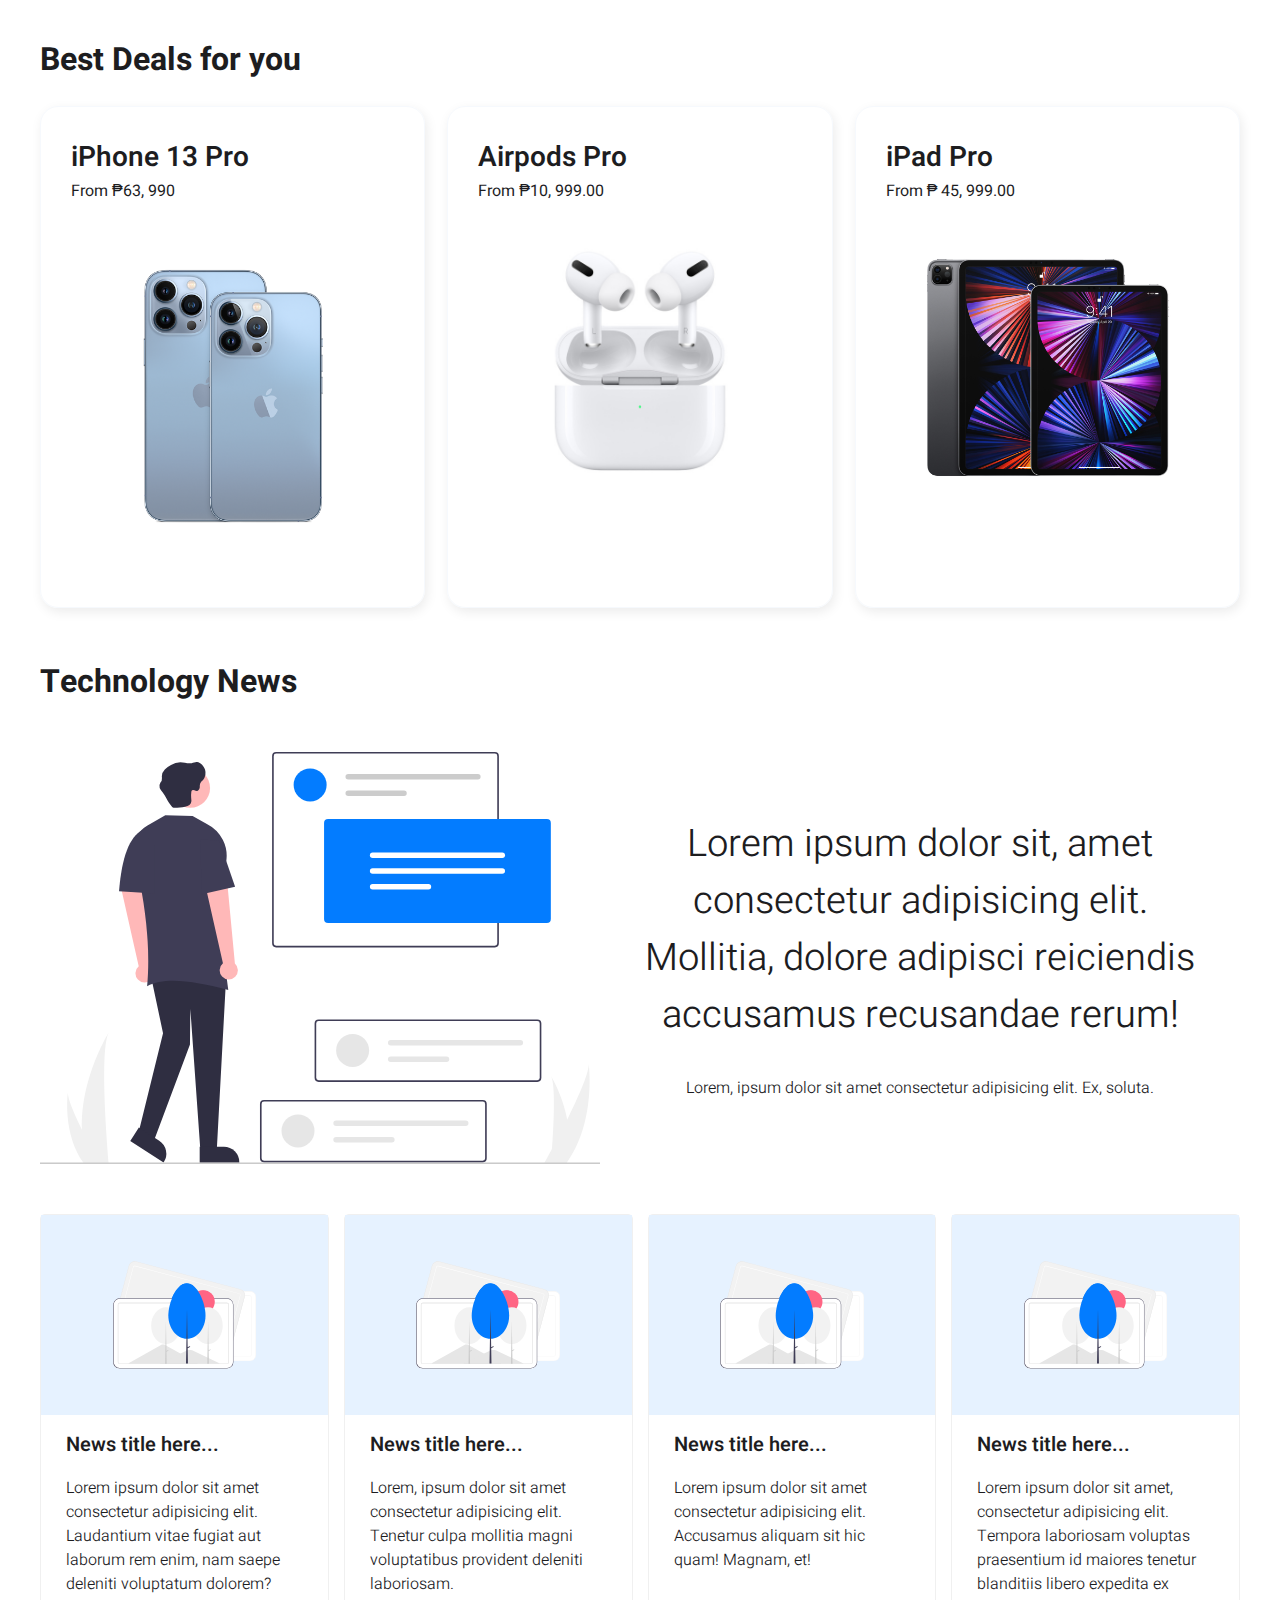
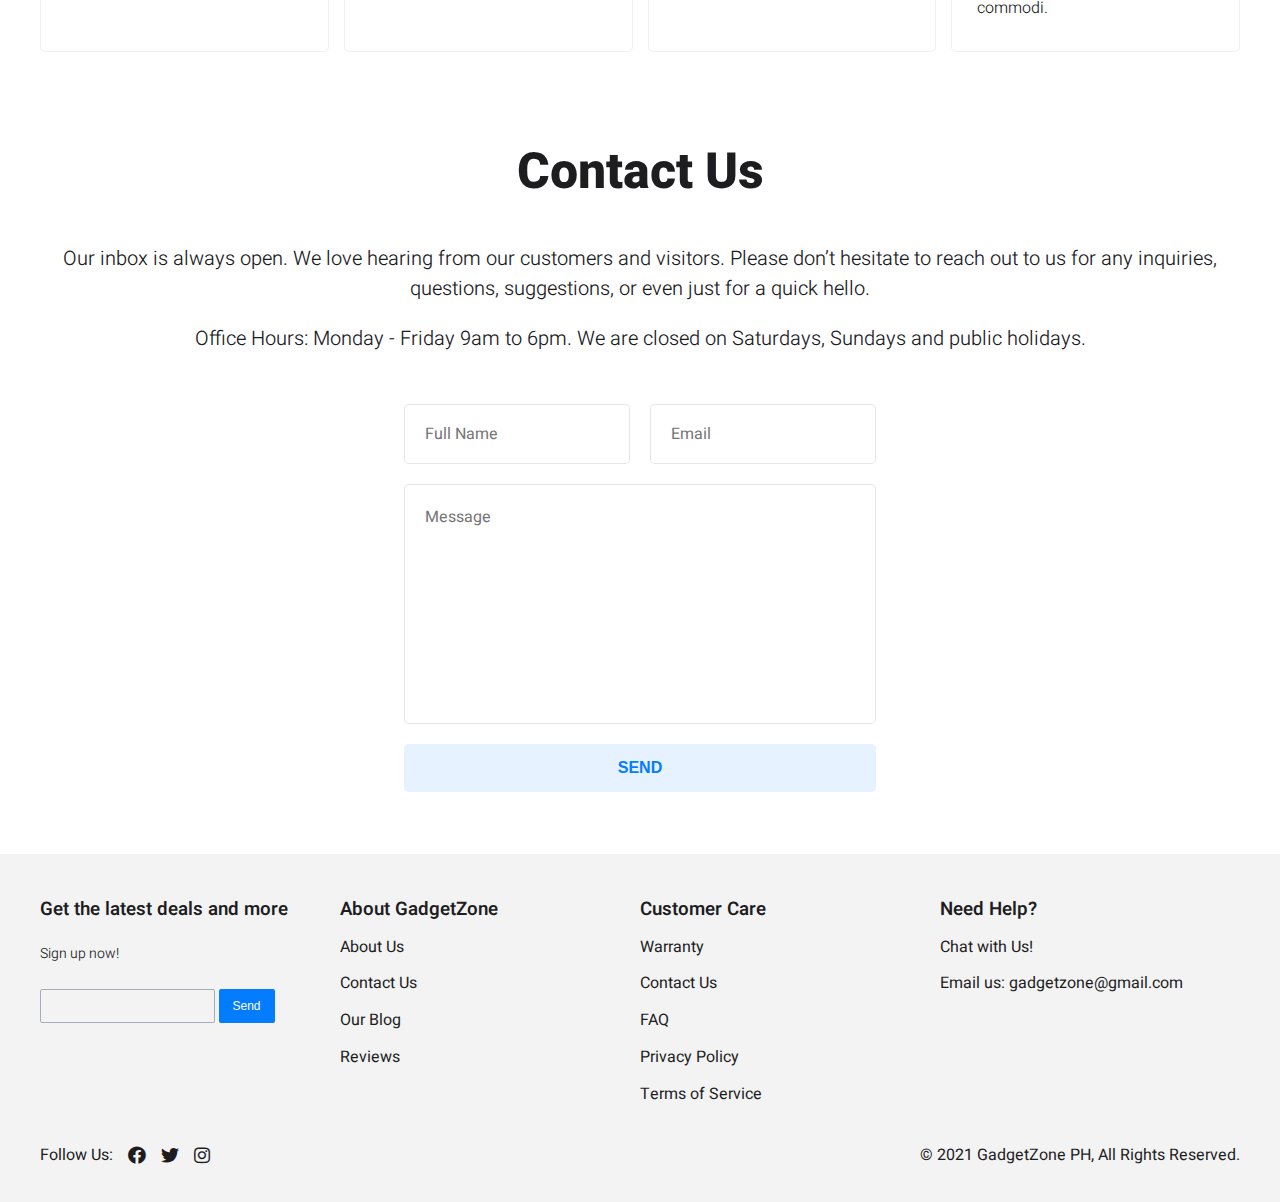
==== commit ca4516d5: "Added footer section and styles" ====
--- a/index.html
+++ b/index.html
@@ -251,8 +251,8 @@
       </section>
 
       <!-- Contact Section -->
-      <section class="contact-section" id="contact">
-        <div class="contact-heading">
+      <section class="contact" id="contact">
+        <div class="contact__heading">
           <h1>Contact Us</h1>
           <p>
             Our inbox is always open. We love hearing from our customers and
@@ -264,7 +264,7 @@
             Saturdays, Sundays and public holidays.
           </p>
         </div>
-        <form class="form-wrapper">
+        <form class="contact__form-wrapper">
           <input
             type="text"
             name="fullname"
@@ -277,9 +277,62 @@
             id="message"
             placeholder="Message"
           ></textarea>
-          <button type="submit" class="btn-secondary">Send</button>
+          <button type="submit" class="btn__secondary">Send</button>
         </form>
       </section>
     </main>
+
+    <!-- Footer Section -->
+    <footer class="footer">
+      <div class="footer__wrapper">
+        <div class="footer__inner">
+          <div class="footer__item newsletter">
+            <h3>Get the latest deals and more</h3>
+            <p>Sign up now!</p>
+            <form>
+              <input type="text" name="newsletter" id="newsletter" />
+              <button type="submit" class="">Send</button>
+            </form>
+          </div>
+          <div class="footer__item">
+            <ul>
+              <li><h3>About GadgetZone</h3></li>
+              <li>About Us</li>
+              <li>Contact Us</li>
+              <li>Our Blog</li>
+              <li>Reviews</li>
+            </ul>
+          </div>
+          <div class="footer__item">
+            <ul>
+              <li><h3>Customer Care</h3></li>
+              <li>Warranty</li>
+              <li>Contact Us</li>
+              <li>FAQ</li>
+              <li>Privacy Policy</li>
+              <li>Terms of Service</li>
+            </ul>
+          </div>
+          <div class="footer__item">
+            <ul>
+              <li><h3>Need Help?</h3></li>
+              <li>Chat with Us!</li>
+              <li>Email us: gadgetzone@gmail.com</li>
+            </ul>
+          </div>
+        </div>
+        <div class="footer__links-copyright">
+          <div class="social-links">
+            <p>Follow Us:</p>
+            <i class="fab fa-facebook"></i>
+            <i class="fab fa-twitter"></i>
+            <i class="fab fa-instagram"></i>
+          </div>
+          <div class="copyright">
+            <p>&copy; 2021 GadgetZone PH, All Rights Reserved.</p>
+          </div>
+        </div>
+      </div>
+    </footer>
   </body>
 </html>
--- a/assets/css/styles.css
+++ b/assets/css/styles.css
@@ -419,3 +419,164 @@
   font-weight: var(--font-semi-bold);
   color: var(--default-text-color);
 }
+
+/*============== CONTACT */
+.contact {
+  display: flex;
+  flex-direction: column;
+  margin-bottom: 50px;
+}
+
+.contact__heading {
+  margin: 0 auto;
+  text-align: center;
+}
+
+.contact__heading h1 {
+  font-size: 50px;
+  font-weight: var(--font-bold);
+  color: var(--default-text-color);
+}
+
+.contact__heading p {
+  font-size: 20px;
+}
+
+.contact__form-wrapper {
+  display: grid;
+  grid-template-columns: repeat(2, minmax(50px, 1fr));
+  grid-template-rows: 60px 240px 60px;
+  gap: 20px;
+  margin: 0 auto;
+  padding-top: 30px;
+}
+
+.contact__form-wrapper textarea {
+  grid-column: 1/3;
+  grid-row: 2/3;
+  padding-top: 20px !important;
+}
+
+.contact__form-wrapper input,
+.contact__form-wrapper textarea {
+  padding: 0 20px;
+  border: 1px solid rgba(0, 0, 0, 0.1);
+  border-radius: 5px;
+  font-size: 16px;
+  background-color: #fff;
+  outline: none;
+}
+
+.contact__form-wrapper button {
+  grid-column: 1/3;
+  grid-row: 3/4;
+  cursor: pointer;
+  height: 48px;
+  font-size: 16px;
+  font-weight: 700;
+  text-align: center;
+  line-height: 36px;
+  border-radius: 5px;
+  text-transform: uppercase;
+  border: none;
+}
+
+/*============== FOOTER */
+.footer {
+  background: #f3f3f3;
+  padding: 35px 0;
+  margin-top: 35px;
+}
+
+.footer__wrapper {
+  max-width: 1200px;
+  padding: 0 20px;
+  margin: 0 auto;
+  color: var(--default-text-color);
+}
+
+.footer__inner {
+  display: grid;
+  grid-template-columns: repeat(4, 1fr);
+  justify-content: flex-start;
+}
+
+.footer__item {
+  padding-right: 15px;
+  margin-right: 15px;
+}
+
+.footer__item ul li {
+  line-height: 2.3;
+  font-weight: 400;
+}
+
+.footer__item h3 {
+  margin: 0;
+  font-weight: var(--font-semi-bold);
+  line-height: 40px;
+}
+
+.footer__item.newsletter p {
+  font-size: 14px;
+  margin-bottom: 25px;
+}
+
+.footer__item.newsletter form input {
+  background: none;
+  outline: none;
+  border: 1px solid var(--gray-dark-color);
+  font-size: 14px;
+  padding: 6px 12px;
+  width: 55%;
+  height: 20px;
+  border-radius: 2px;
+}
+
+.footer__item.newsletter button {
+  font-size: var(--xs-font-size);
+  font-weight: var(--font-medium);
+  color: var(--text-white);
+  padding: 10px 14px;
+  border: none;
+  background: var(--primary-light-color);
+  border-radius: 2px;
+  cursor: pointer;
+  transition: var(--transition);
+}
+
+.footer__item.newsletter button:hover {
+  background: var(--primary-color);
+}
+
+.footer__links-copyright {
+  display: flex;
+  flex-direction: row;
+  justify-content: space-between;
+  margin-top: 30px;
+}
+
+.footer__links-copyright .social-links {
+  display: flex;
+  align-items: center;
+  justify-content: flex-start;
+}
+
+.footer__links-copyright .social-links i {
+  font-size: 18px;
+  color: var(--default-text-color);
+  margin-left: 15px;
+  cursor: pointer;
+  transition: var(--transition);
+}
+
+.footer__links-copyright .social-links i:hover {
+  color: var(--primary-light-color);
+}
+
+.footer__links-copyright .social-links p,
+.footer__links-copyright .copyright p {
+  margin: 0;
+  font-size: var(--normal-font-size);
+  font-weight: var(--font-normal);
+}
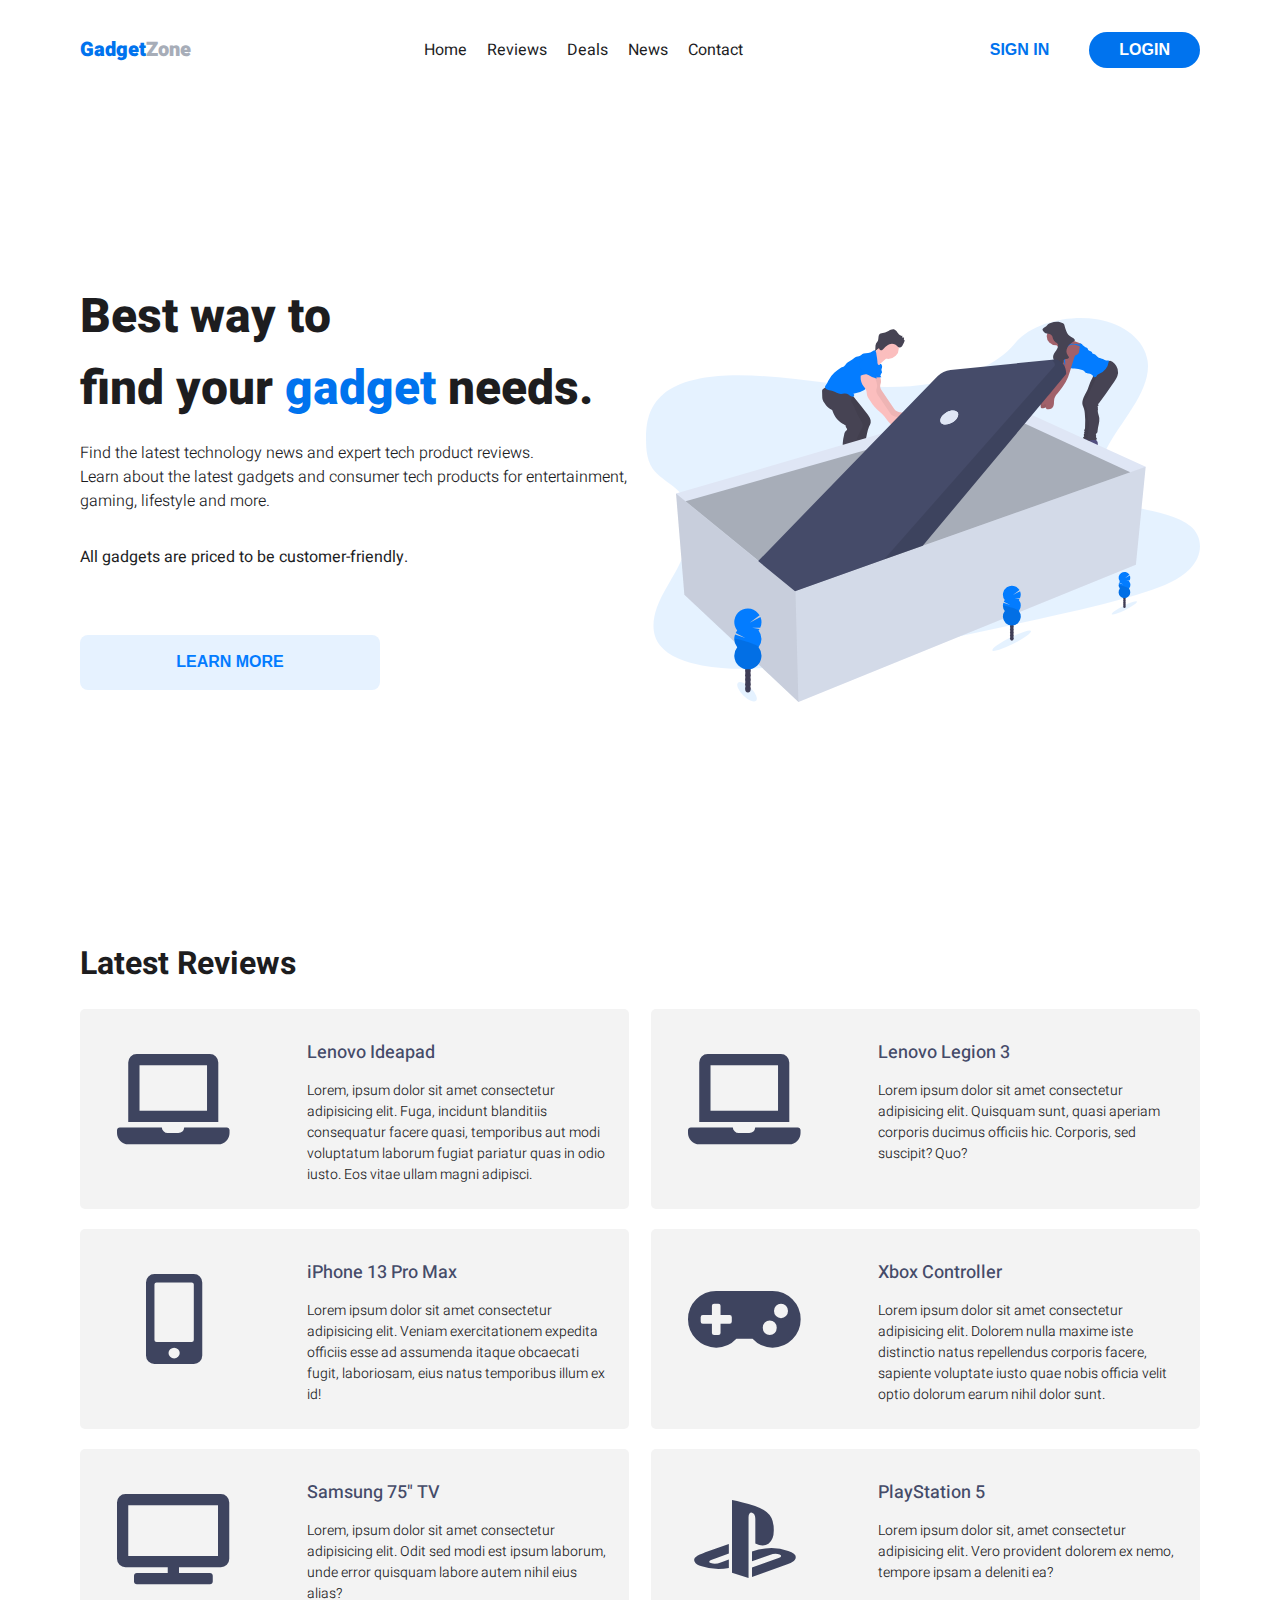
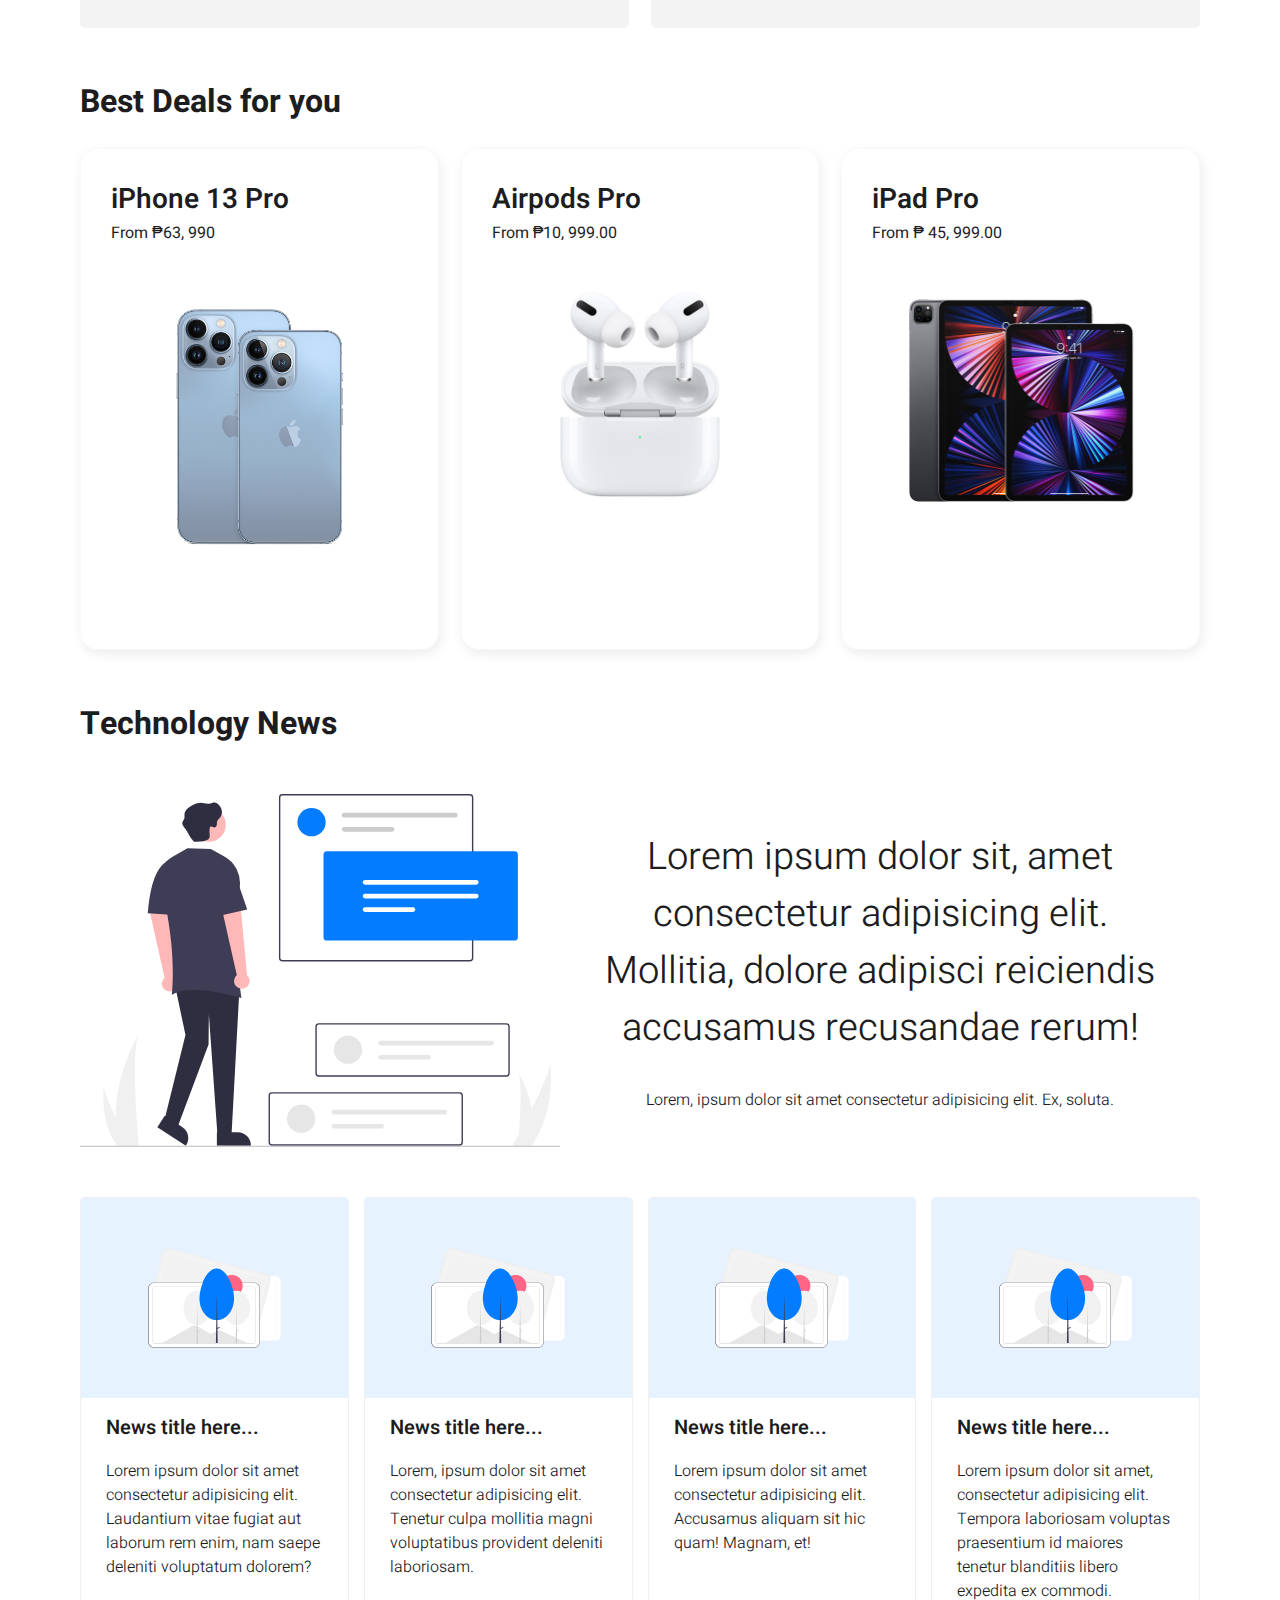
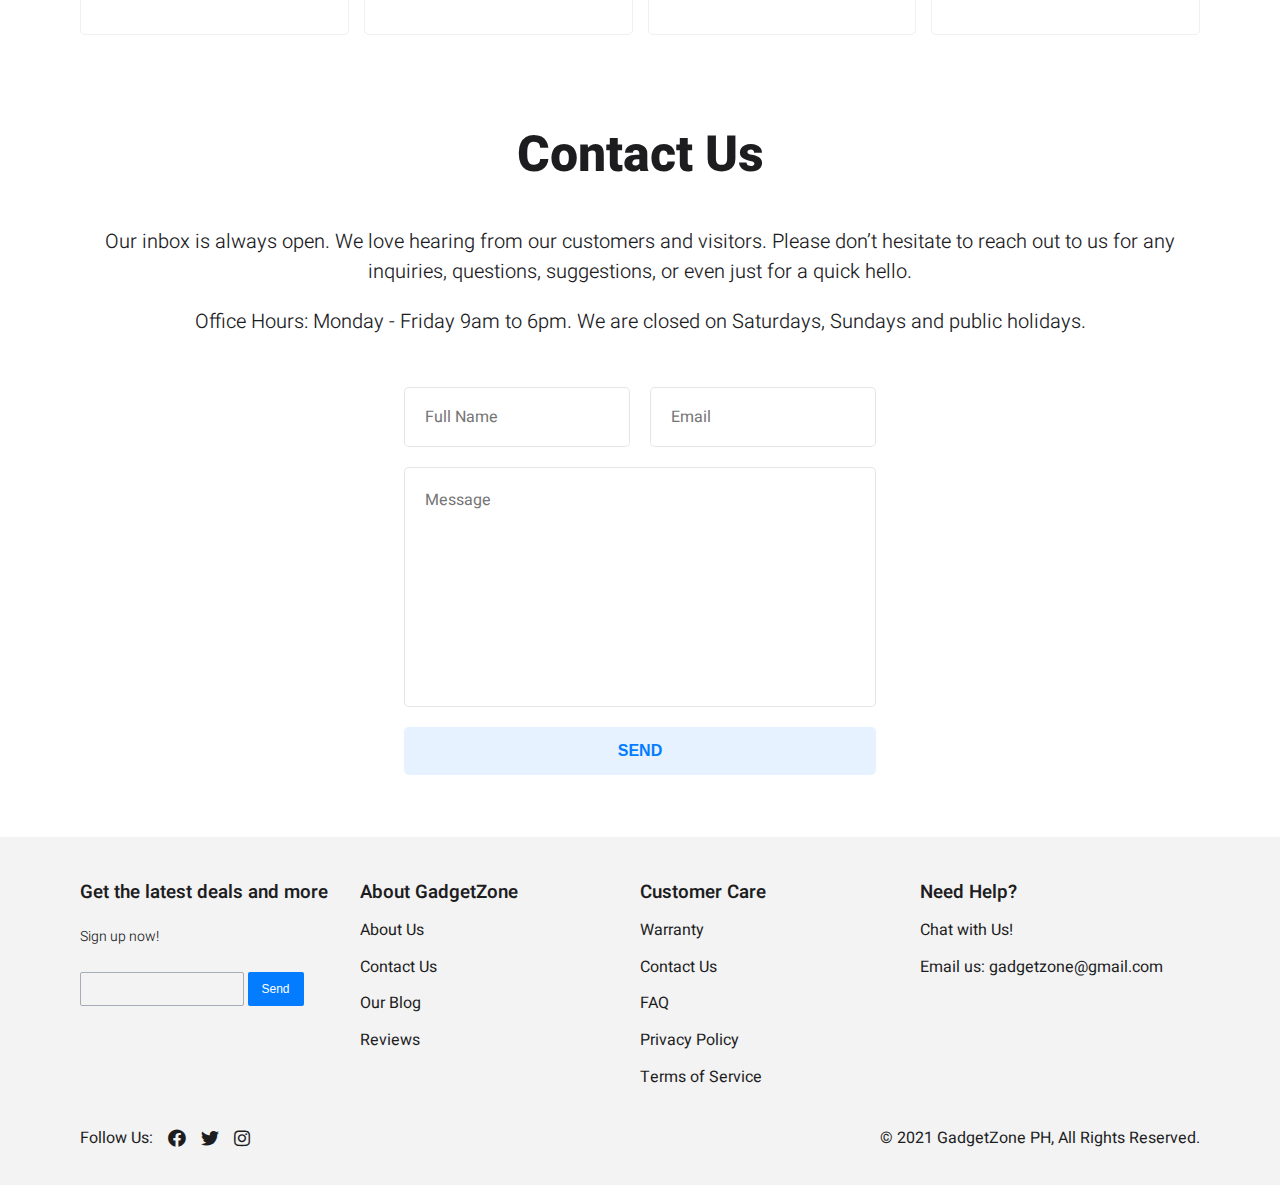
==== commit c35cfa3a: "Styled footer section and media queries" ====
--- a/index.html
+++ b/index.html
@@ -334,5 +334,6 @@
         </div>
       </div>
     </footer>
+    <script type="text/javascript" src="./assets/js/main.js"></script>
   </body>
 </html>
--- a/assets/css/styles.css
+++ b/assets/css/styles.css
@@ -159,6 +159,8 @@
 
 .nav__hamburger-container {
   display: none;
+  -webkit-tap-highlight-color: rgba(0, 0, 0, 0);
+  -webkit-tap-highlight-color: transparent;
 }
 
 .nav__logo-container {
@@ -580,3 +582,335 @@
   font-size: var(--normal-font-size);
   font-weight: var(--font-normal);
 }
+
+/*============== MEDIA QUERIES */
+@media screen and (min-width: 1024px) {
+  .main-container,
+  .footer__wrapper {
+    padding: 0 80px;
+  }
+  .header-container .nav {
+    padding: 20px 80px;
+  }
+}
+
+@media screen and (max-width: 1024px) {
+  .main-container,
+  .footer__wrapper {
+    padding: 0 60px;
+  }
+  .section-title {
+    font-size: 24px;
+  }
+  .header-container .nav {
+    padding: 20px 60px;
+    height: 40px;
+  }
+  .header-container .nav__menu-container {
+    position: absolute;
+    top: 0;
+    left: 0;
+    display: flex;
+    flex-direction: column;
+    background: var(--white-bg-color);
+    width: 65%;
+    height: 100vh;
+    border-right: 1px solid var(--gray-dark-color);
+    transform: translateX(-100%);
+    transition: transform 500ms ease-in-out;
+    padding: 25px;
+    z-index: 3;
+  }
+  .header-container .nav__menu-container.active {
+    transform: translateX(0);
+  }
+  .header-container .nav__menu-container li {
+    padding: 10px;
+    border-bottom: 1px solid var(--gray-dark-color);
+    font-size: 14px;
+  }
+  .header-container .nav__menu-container li:last-child {
+    border-bottom: none;
+  }
+  .header-container .nav__hamburger-container {
+    position: absolute;
+    right: 0;
+    display: block;
+    cursor: pointer;
+    z-index: 2;
+    padding-right: 60px;
+    margin-top: -3px;
+  }
+  .header-container .nav__hamburger-container span {
+    display: block;
+    height: 2px;
+    width: 20px;
+    background-color: var(--primary-color);
+    margin: 5px 0px;
+  }
+  .header-container .nav__btn-container {
+    display: none;
+  }
+  .hero {
+    padding-top: 140px;
+    height: auto;
+  }
+  .hero__image-container img {
+    margin-top: -150px;
+  }
+  .news__grid-items {
+    grid-template-columns: repeat(2, 1fr);
+  }
+  .footer__inner {
+    grid-template-columns: repeat(2, 1fr);
+    row-gap: 30px;
+  }
+}
+
+@media screen and (max-width: 992px) {
+  .reviews__grid-items .review-details-container {
+    grid-template-columns: 1fr;
+    grid-template-rows: 75px auto;
+  }
+  .reviews__grid-items .review-details-container .image-container i {
+    font-size: 50px;
+    margin: 10px 0 20px;
+  }
+  .deals__grid-items {
+    grid-template-columns: repeat(2, 1fr);
+  }
+  .deals__grid-items .deals-details-container {
+    height: 350px;
+  }
+  .deals__grid-items .deals-details-container .text-container h3 {
+    font-size: 20px;
+  }
+  .deals__grid-items .deals-details-container .text-container p {
+    font-size: 14px;
+  }
+  .deals__grid-items .deals-details-container .image-container img {
+    width: 45%;
+  }
+  .news__heading-image img {
+    width: 100%;
+  }
+  .news__heading-text h2 {
+    font-size: 22px;
+  }
+  .news__heading-text p {
+    font-size: 14px;
+  }
+  .contact__heading h1 {
+    margin: 0;
+    font-size: 24px;
+  }
+  .contact p {
+    font-size: 14px;
+  }
+}
+
+@media screen and (max-width: 768px) {
+  .section-title {
+    font-size: 24px;
+  }
+  .hero {
+    grid-template-columns: 1fr;
+    padding-top: 120px;
+    height: auto;
+  }
+  .hero__text-container {
+    align-items: center;
+    text-align: center;
+    width: 100%;
+  }
+  .hero__text-container h1 {
+    font-size: 52px;
+  }
+  .hero__text-container p {
+    font-size: 18px;
+  }
+  .hero__text-container p:nth-child(3) {
+    font-size: var(--normal-font-size);
+  }
+  .hero__image-container {
+    display: none;
+  }
+  .news__heading-content {
+    flex-direction: column;
+    padding-bottom: 30px;
+  }
+  .news__heading-image img {
+    width: 40%;
+  }
+  .news__heading-text h2 {
+    font-size: 26px;
+  }
+  .news__heading-text p {
+    font-size: var(--small-font-size);
+  }
+  .news__grid-items .news-details .news-image img {
+    height: 135px;
+    width: 45%;
+    margin-top: 20px;
+    margin-bottom: 20px;
+  }
+  .news__grid-items .news-details .news-text h4 {
+    font-size: 18px;
+  }
+  .news__grid-items .news-details .news-text p {
+    font-size: var(--small-font-size);
+  }
+  .footer__inner {
+    grid-template-columns: repeat(2, 1fr);
+    row-gap: 30px;
+  }
+  .footer__links-copyright {
+    margin-top: 40px;
+  }
+  .footer__links-copyright .social-links p,
+  .footer__links-copyright .copyright p {
+    font-size: var(--small-font-size);
+  }
+  .footer__links-copyright .social-links i {
+    font-size: var(--normal-font-size);
+  }
+}
+
+@media screen and (max-width: 576px) {
+  .main-container,
+  .footer__wrapper {
+    padding: 0 25px;
+  }
+  .header-container .nav {
+    padding: 10px 25px;
+  }
+  .header-container .nav__hamburger-container {
+    padding-right: 25px;
+  }
+  .hero {
+    padding-top: 80px;
+  }
+  .hero__text-container h1 {
+    font-size: 26px;
+  }
+  .hero__text-container p {
+    font-size: var(--xs-font-size);
+  }
+  .hero__text-container p:nth-child(3) {
+    font-size: var(--small-font-size);
+  }
+  .hero button {
+    width: 200px;
+    font-size: var(--small-font-size);
+  }
+}
+
+@media screen and (max-width: 480px) {
+  .section-title {
+    font-size: 20px;
+  }
+  .header-container .nav__logo-container a,
+  .header-container .nav__logo-container span {
+    font-size: var(--normal-font-size);
+  }
+  .reviews__grid-items {
+    grid-template-columns: 1fr;
+  }
+  .reviews__grid-items .review-details-container .details-container h2 {
+    font-size: var(--normal-font-size);
+  }
+  .reviews__grid-items .review-details-container .details-container p {
+    font-size: var(--xs-font-size);
+  }
+  .deals__grid-items {
+    grid-template-columns: 1fr;
+  }
+  .deals__grid-items .deals-details-container {
+    height: 330px;
+  }
+  .deals__grid-items .deals-details-container .text-container h3 {
+    font-size: 20px;
+  }
+  .deals__grid-items .deals-details-container p {
+    font-size: var(--xs-font-size);
+  }
+  .deals__grid-items .deals-details-container .image-container img {
+    width: 40%;
+  }
+  .news__grid-items {
+    grid-template-columns: 1fr;
+  }
+  .news__grid-items .news-details .news-image img {
+    height: 135px;
+    width: 42%;
+    margin-top: 10px;
+    margin-bottom: 10px;
+  }
+  .news__grid-items .news-details .news-text h4 {
+    font-size: var(--normal-font-size);
+  }
+  .news__grid-items .news-details .news-text p {
+    font-size: var(--xs-font-size);
+  }
+  .news__heading-content {
+    flex-direction: column;
+    padding-bottom: 30px;
+  }
+  .news__heading-image img {
+    width: 40%;
+  }
+  .news__heading-text h2 {
+    font-size: var(--normal-font-size);
+  }
+  .news__heading-text p {
+    font-size: var(--xs-font-size);
+  }
+  .contact__heading h1 {
+    font-size: 20px;
+  }
+  .contact__heading p {
+    display: none;
+  }
+  .contact__form-wrapper {
+    grid-template-rows: 60px 60px 240px 50px;
+    margin: 0;
+  }
+  .contact__form-wrapper input,
+  .contact__form-wrapper textarea {
+    font-size: var(--small-font-size);
+  }
+  .contact__form-wrapper input:nth-child(1) {
+    grid-row: 1/2;
+    grid-column: 1/3;
+  }
+  .contact__form-wrapper input:nth-child(2) {
+    grid-row: 2/3;
+    grid-column: 1/3;
+  }
+  .contact__form-wrapper textarea {
+    grid-row: 3/4;
+    grid-column: 1/3;
+  }
+  .contact__form-wrapper button {
+    grid-row: 4/5;
+    grid-column: 1/3;
+  }
+  .footer__inner {
+    grid-template-columns: 1fr;
+    row-gap: 30px;
+  }
+  .footer__item h3 {
+    font-size: 16px;
+    line-height: 28px;
+  }
+  .footer__item ul li {
+    font-size: 14px;
+    line-height: 2;
+  }
+  .footer__links-copyright {
+    flex-direction: column;
+  }
+  .footer__links-copyright .copyright {
+    margin-top: 30px;
+  }
+}
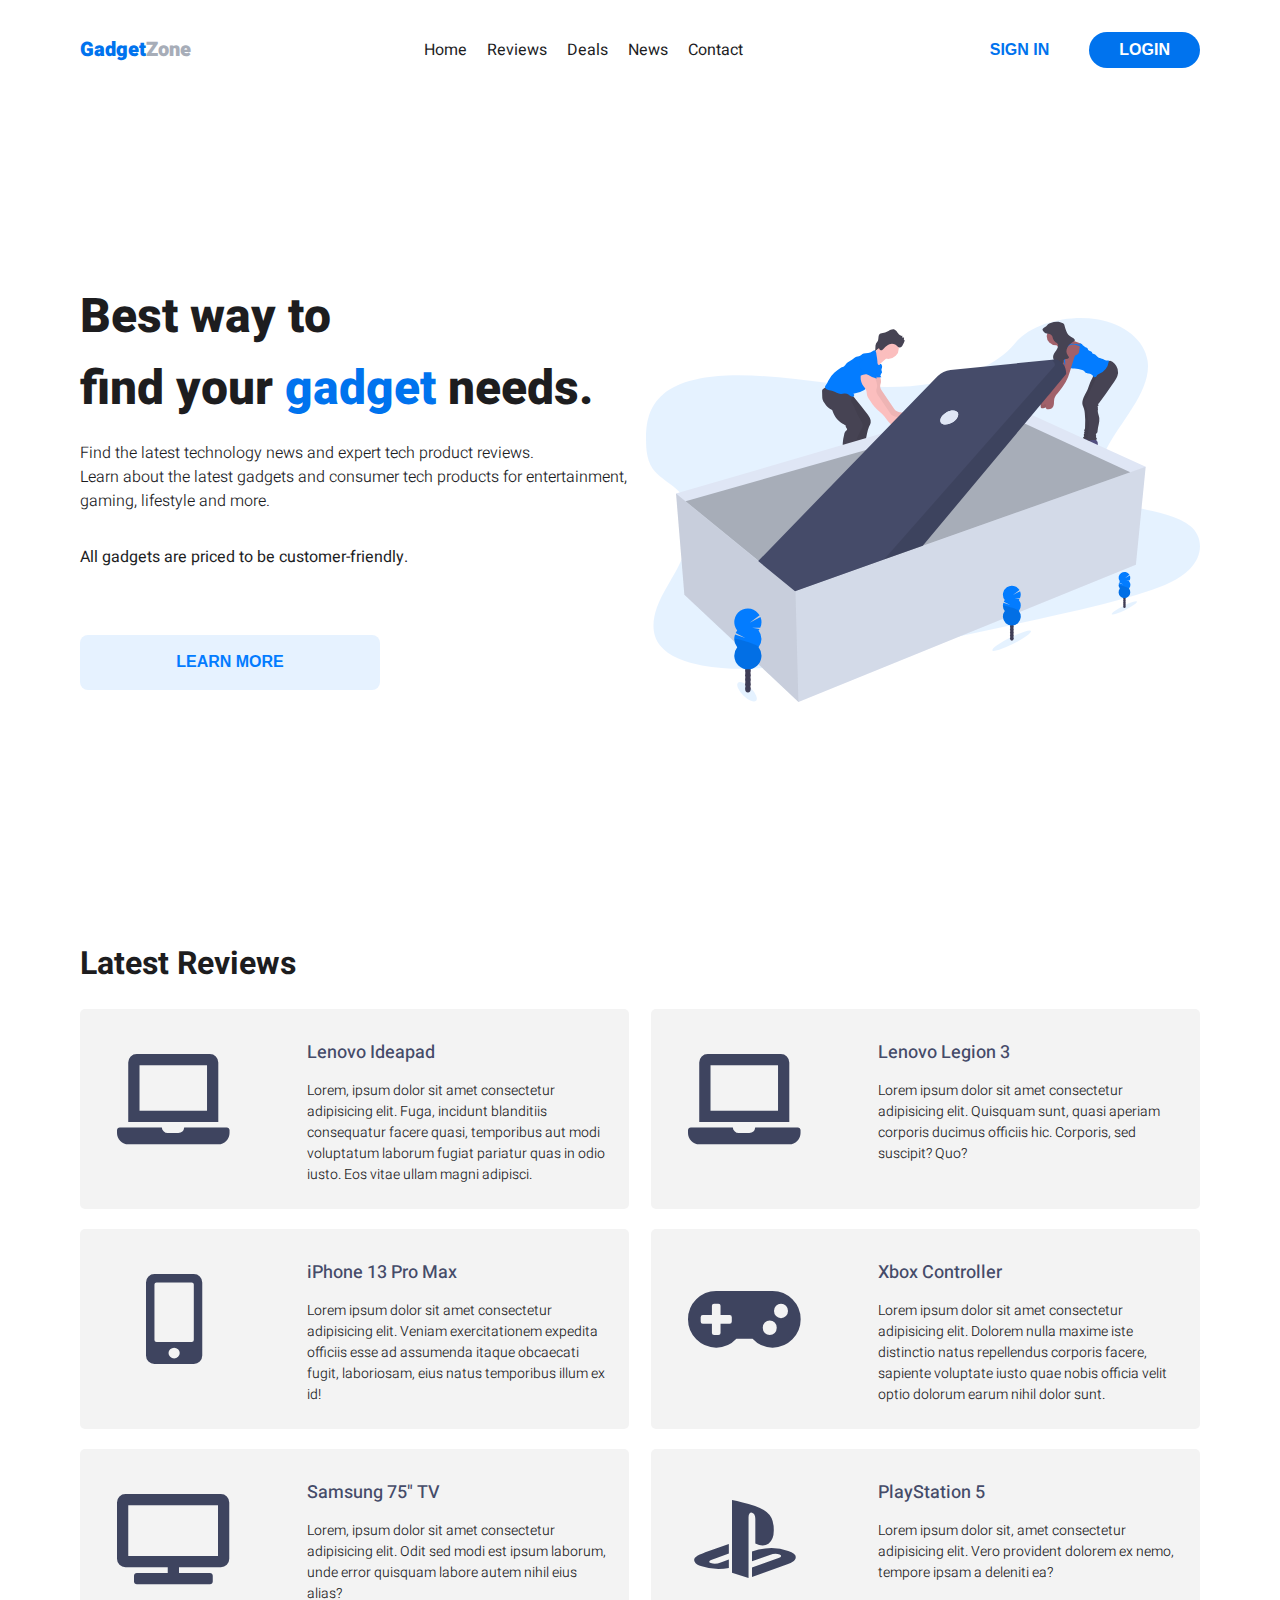
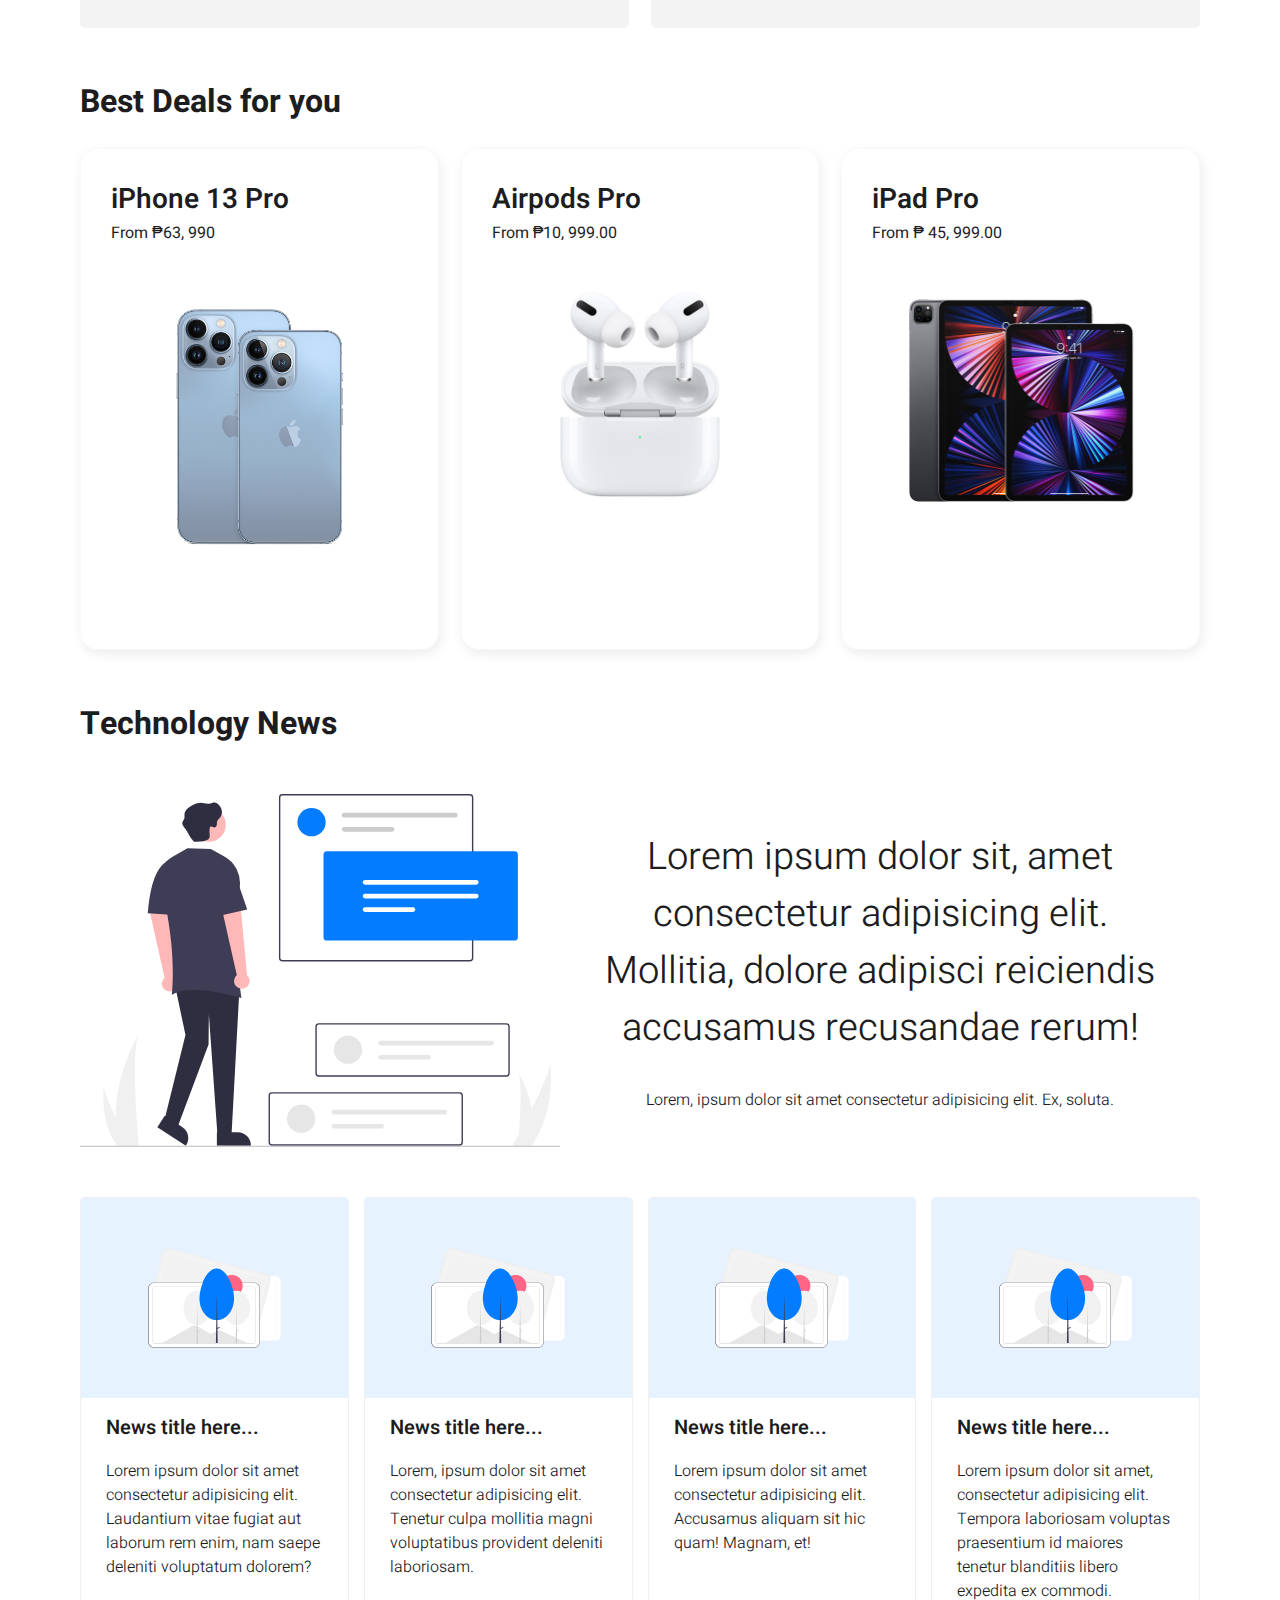
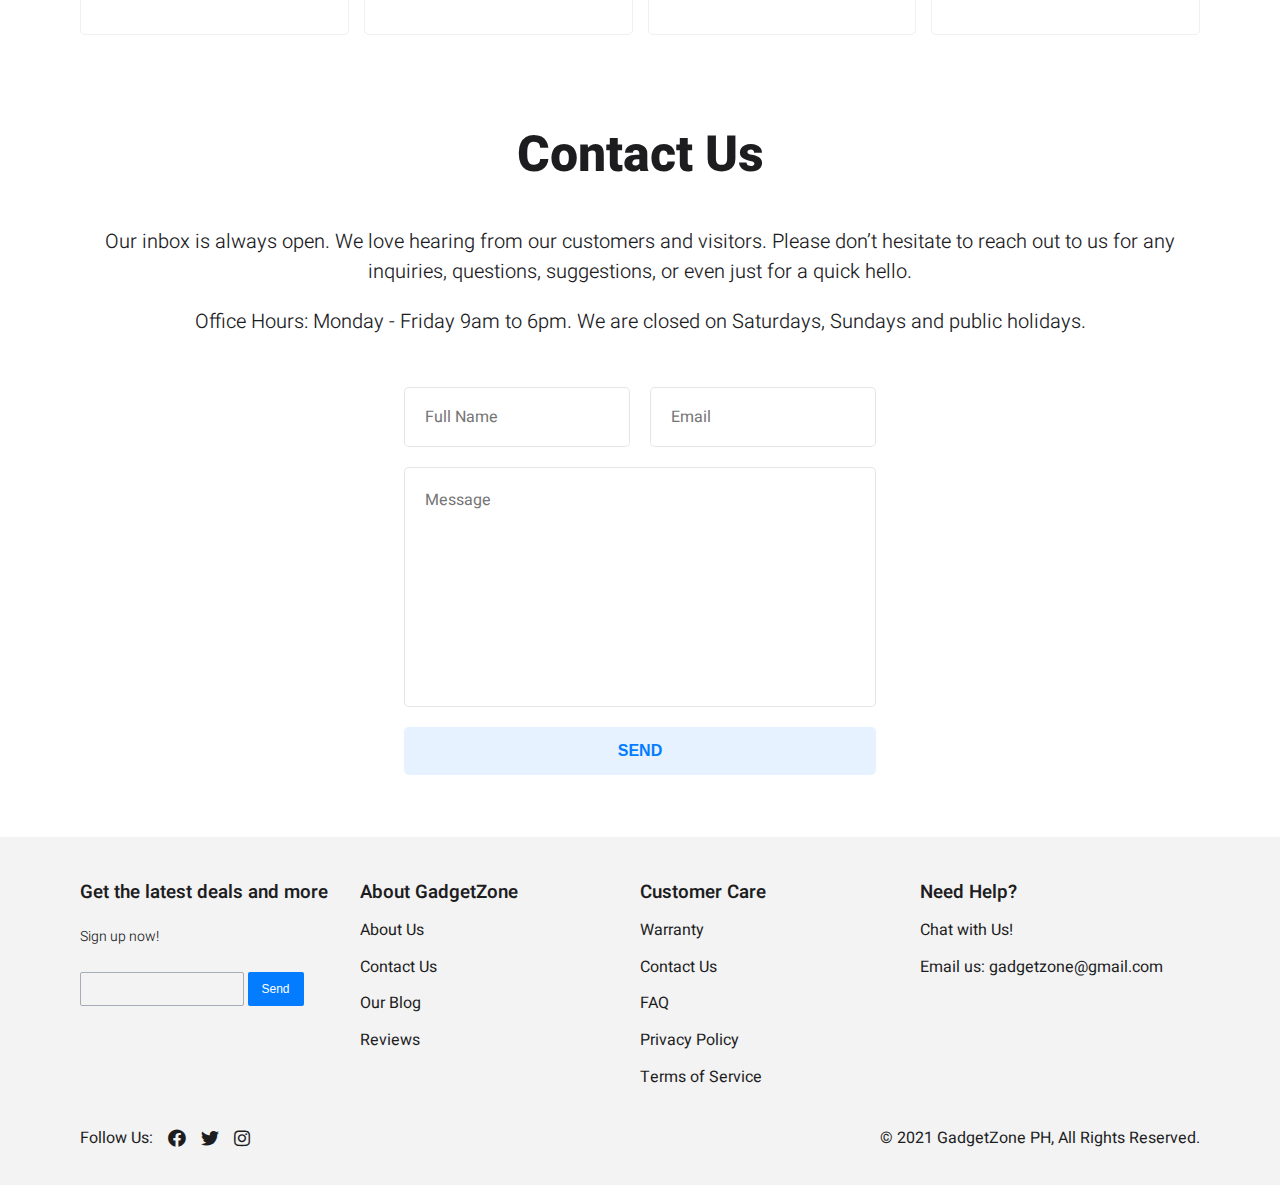
==== commit 69596c8c: "Fixed layout" ====
--- a/index.html
+++ b/index.html
@@ -20,7 +20,7 @@
           <span></span>
         </div>
         <div class="nav__logo-container">
-          <a href="#">Gadget<span>Zone</span></a>
+          <a href="index.html">Gadget<span>Zone</span></a>
         </div>
         <ul class="nav__menu-container" id="menus">
           <li><a href="#home">Home</a></li>
--- a/assets/css/styles.css
+++ b/assets/css/styles.css
@@ -138,7 +138,7 @@
 
 /*============== HEADER */
 .header-container {
-  position: fixed;
+  position: absolute;
   top: 0;
   left: 0;
   width: 100%;
@@ -601,6 +601,9 @@
   }
   .section-title {
     font-size: 24px;
+  }
+  .header-container {
+    position: sticky;
   }
   .header-container .nav {
     padding: 20px 60px;
@@ -652,14 +655,56 @@
     display: none;
   }
   .hero {
-    padding-top: 140px;
+    padding-top: 110px;
     height: auto;
   }
   .hero__image-container img {
     margin-top: -150px;
   }
+  .reviews__grid-items .review-details-container {
+    grid-template-columns: 1fr;
+    grid-template-rows: 120px 1fr;
+  }
+  .reviews__grid-items .review-details-container .image-container i {
+    font-size: 75px;
+  }
+  .deals__grid-items .deals-details-container {
+    height: 350px;
+  }
+  .deals__grid-items .deals-details-container .text-container h3 {
+    font-size: 20px;
+  }
+  .deals__grid-items .deals-details-container .text-container p {
+    font-size: 14px;
+  }
+  .deals__grid-items .deals-details-container .image-container img {
+    width: 55%;
+  }
+  .news__heading-image img {
+    width: 100%;
+  }
+  .news__heading-text h2 {
+    font-weight: var(--font-normal);
+    font-size: 28px;
+  }
+  .news__heading-text p {
+    font-size: 16px;
+  }
   .news__grid-items {
     grid-template-columns: repeat(2, 1fr);
+  }
+  .news__grid-items .news-details .news-image img {
+    height: 135px;
+    width: 50%;
+    margin-top: 40px;
+    margin-bottom: 40px;
+  }
+  .news__grid-items .news-details .news-text h4 {
+    font-size: 20px;
+    font-weight: var(--font-semi-bold);
+  }
+  .news__grid-items .news-details .news-text p {
+    font-size: var(--small-font-size);
   }
   .footer__inner {
     grid-template-columns: repeat(2, 1fr);
@@ -668,13 +713,23 @@
 }
 
 @media screen and (max-width: 992px) {
-  .reviews__grid-items .review-details-container {
-    grid-template-columns: 1fr;
-    grid-template-rows: 75px auto;
-  }
-  .reviews__grid-items .review-details-container .image-container i {
-    font-size: 50px;
-    margin: 10px 0 20px;
+  .hero {
+    grid-template-columns: 1fr 1fr;
+    padding-top: 80px;
+    column-gap: 25px;
+  }
+  .hero__text-container {
+    align-items: center;
+    text-align: center;
+  }
+  .hero__text-container h1 {
+    font-size: 40px;
+  }
+  .hero__text-container p {
+    font-size: var(--normal-font-size);
+  }
+  .hero__text-container p:nth-child(3) {
+    font-size: var(--small-font-size);
   }
   .deals__grid-items {
     grid-template-columns: repeat(2, 1fr);
@@ -690,15 +745,6 @@
   }
   .deals__grid-items .deals-details-container .image-container img {
     width: 45%;
-  }
-  .news__heading-image img {
-    width: 100%;
-  }
-  .news__heading-text h2 {
-    font-size: 22px;
-  }
-  .news__heading-text p {
-    font-size: 14px;
   }
   .contact__heading h1 {
     margin: 0;
@@ -715,8 +761,7 @@
   }
   .hero {
     grid-template-columns: 1fr;
-    padding-top: 120px;
-    height: auto;
+    padding-top: 80px;
   }
   .hero__text-container {
     align-items: center;
@@ -788,13 +833,13 @@
     padding-right: 25px;
   }
   .hero {
-    padding-top: 80px;
+    padding-top: 60px;
   }
   .hero__text-container h1 {
-    font-size: 26px;
+    font-size: 42px;
   }
   .hero__text-container p {
-    font-size: var(--xs-font-size);
+    font-size: var(--small-font-size);
   }
   .hero__text-container p:nth-child(3) {
     font-size: var(--small-font-size);
@@ -826,7 +871,7 @@
     grid-template-columns: 1fr;
   }
   .deals__grid-items .deals-details-container {
-    height: 330px;
+    height: 300px;
   }
   .deals__grid-items .deals-details-container .text-container h3 {
     font-size: 20px;
@@ -841,10 +886,10 @@
     grid-template-columns: 1fr;
   }
   .news__grid-items .news-details .news-image img {
-    height: 135px;
-    width: 42%;
-    margin-top: 10px;
-    margin-bottom: 10px;
+    height: 115px;
+    width: 40%;
+    margin-top: 20px;
+    margin-bottom: 20px;
   }
   .news__grid-items .news-details .news-text h4 {
     font-size: var(--normal-font-size);
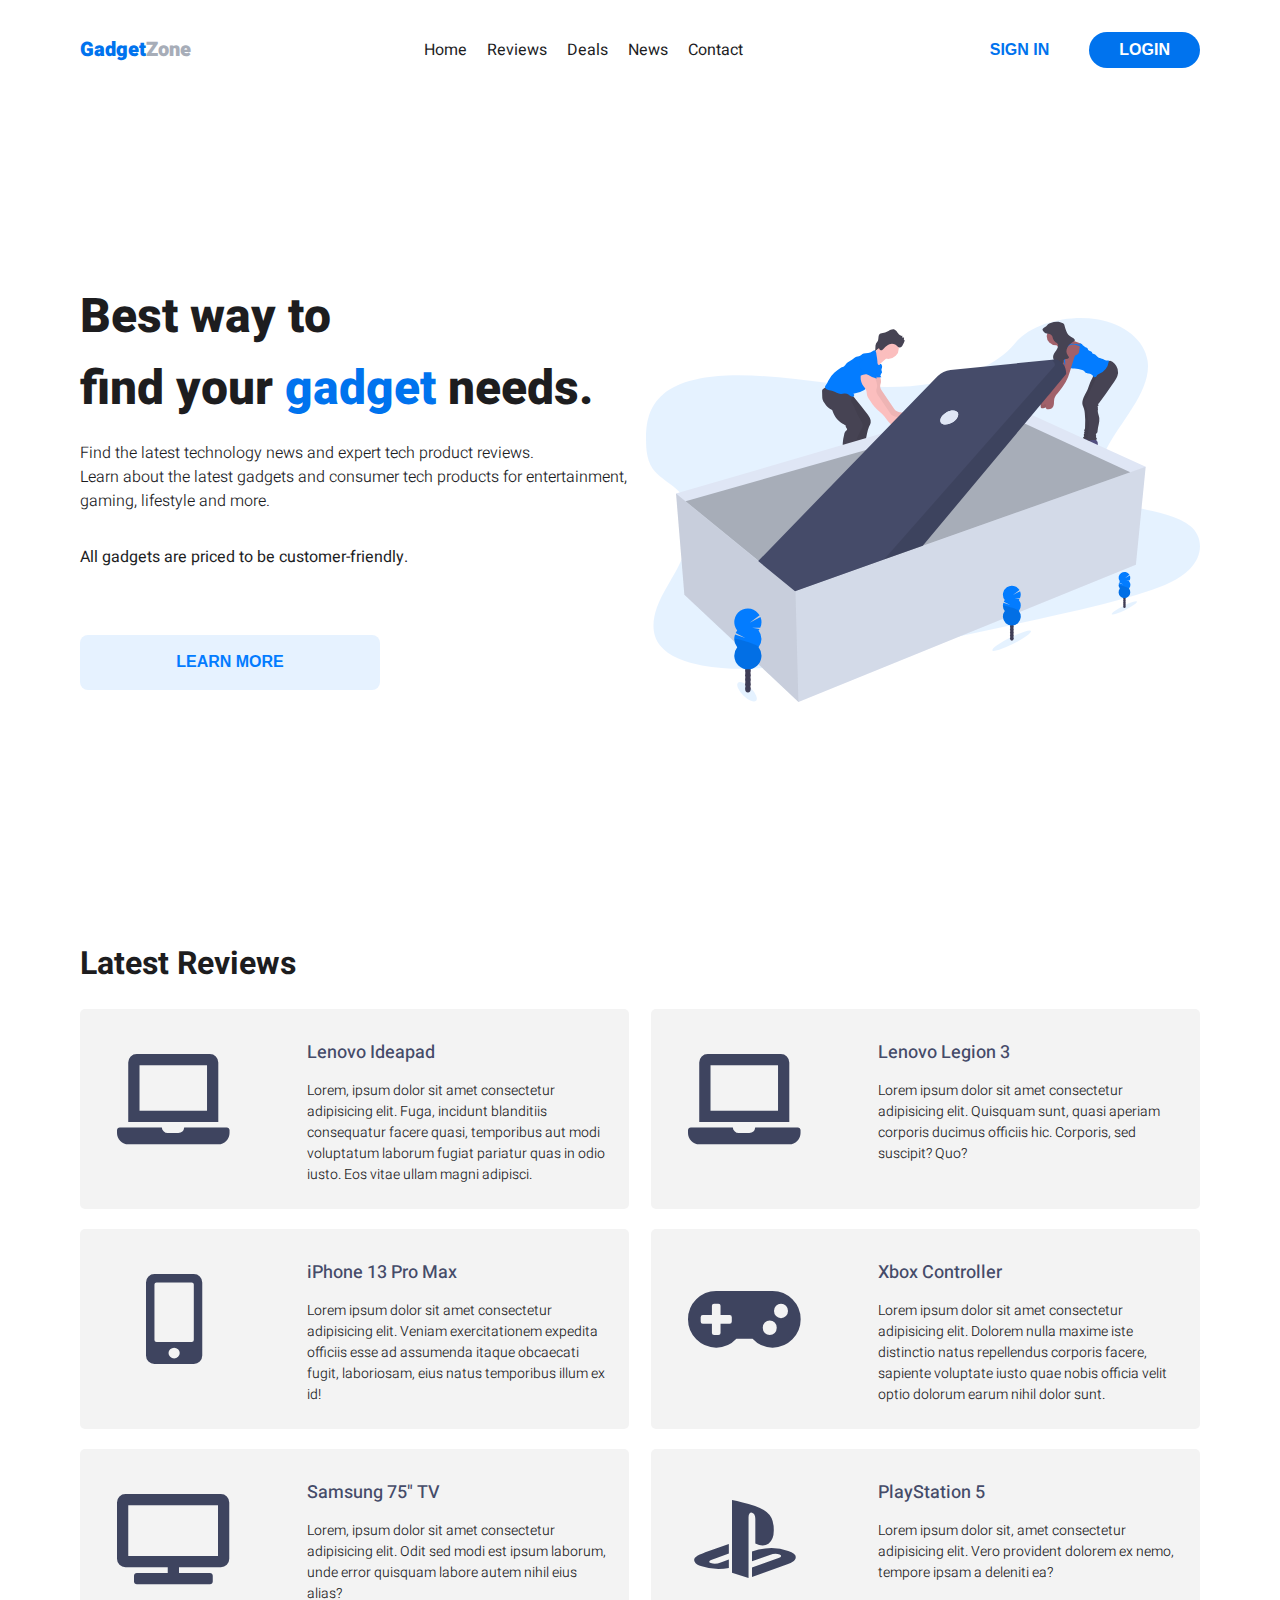
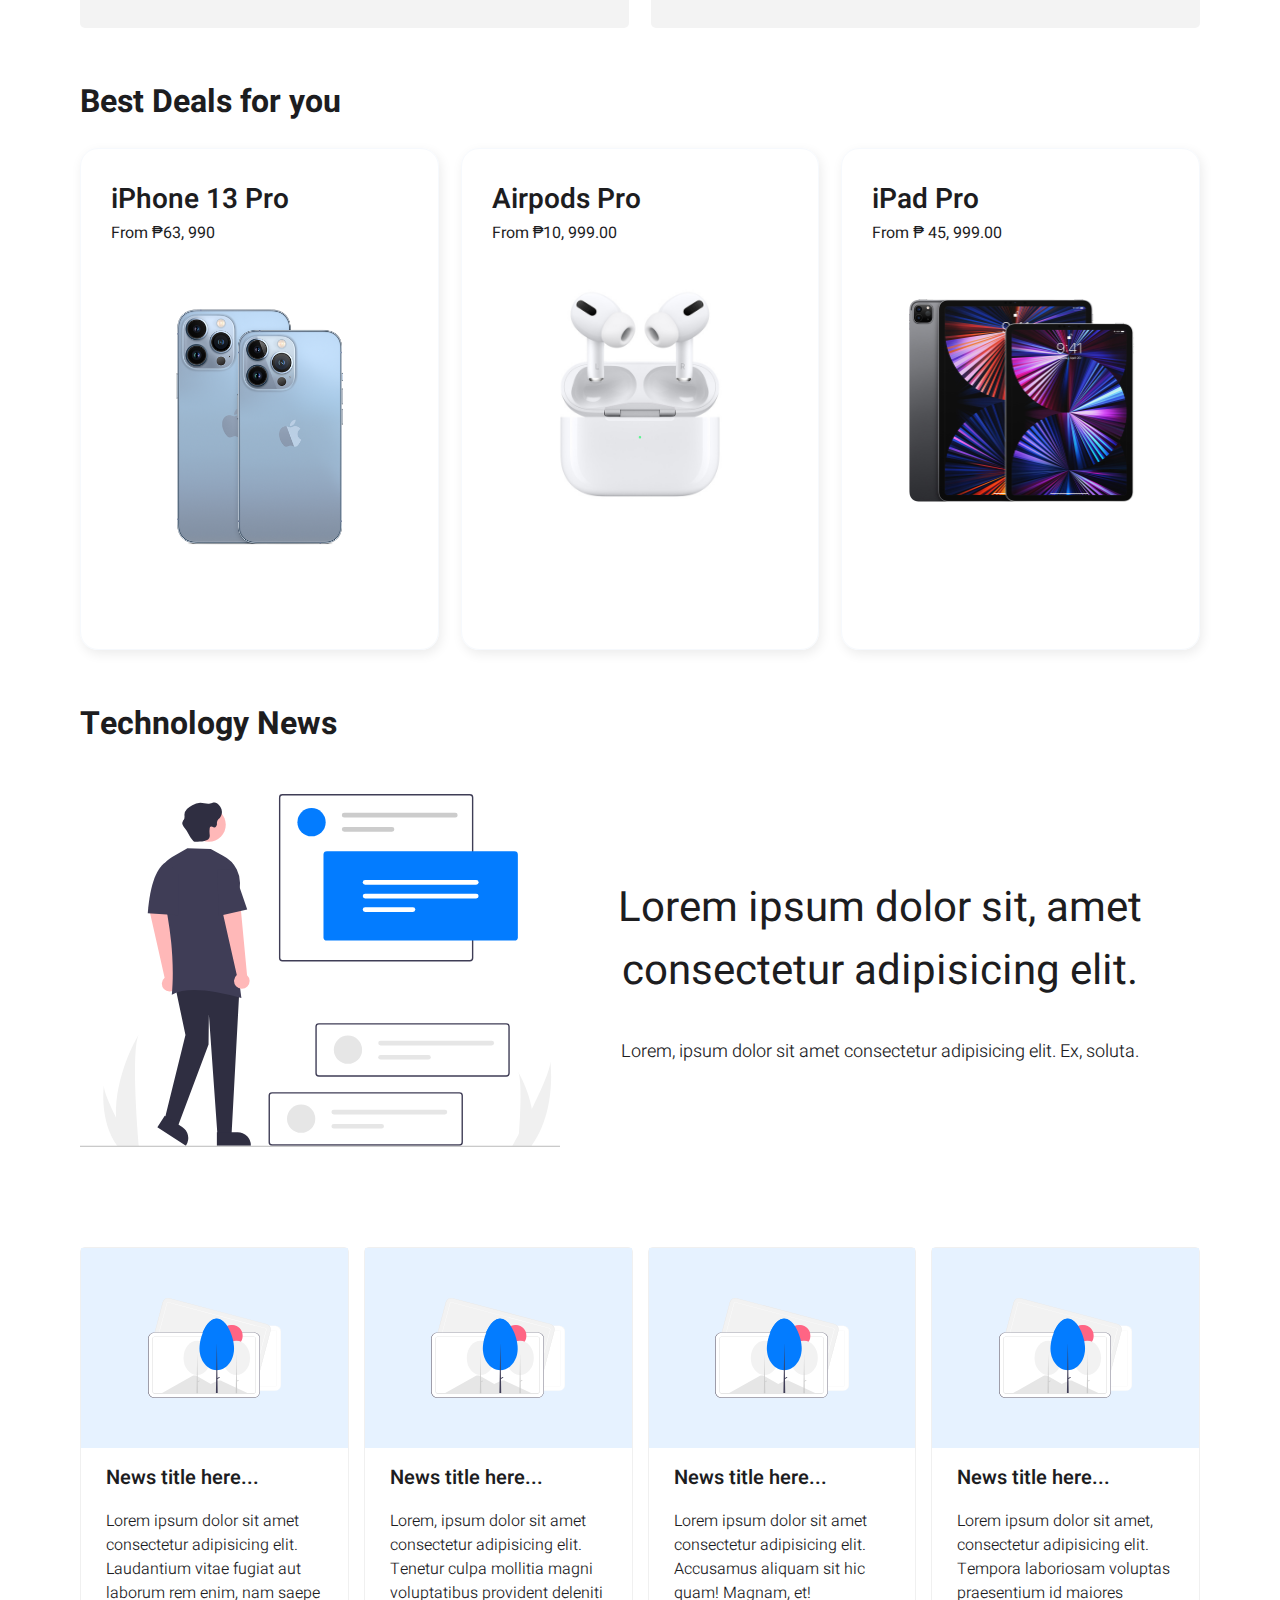
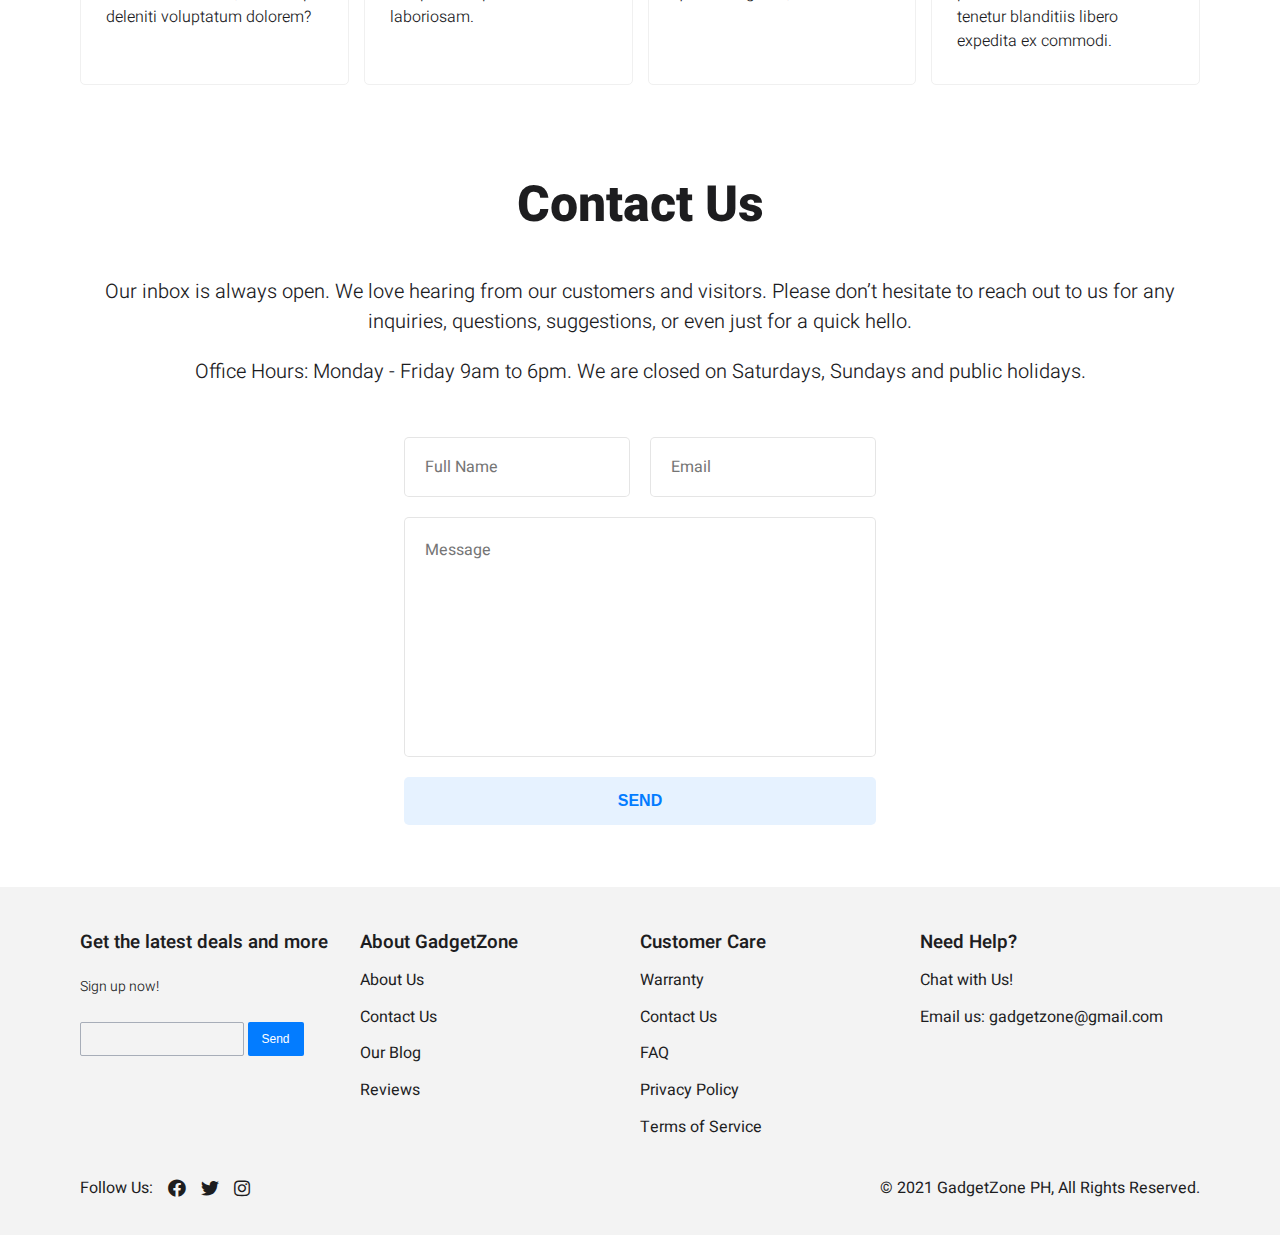
==== commit 9b32c4c3: "Added preload and fixed font and layout" ====
--- a/index.html
+++ b/index.html
@@ -12,6 +12,18 @@
     />
   </head>
   <body>
+    <div class="preload" id="preload">
+      <div class="lds-roller">
+        <div></div>
+        <div></div>
+        <div></div>
+        <div></div>
+        <div></div>
+        <div></div>
+        <div></div>
+        <div></div>
+      </div>
+    </div>
     <header class="header-container">
       <!-- NAVIGATION -->
       <nav class="nav">
@@ -185,10 +197,7 @@
             <img src="./assets/images/news-heading.svg" alt="News Heading" />
           </div>
           <div class="news__heading-text">
-            <h2>
-              Lorem ipsum dolor sit, amet consectetur adipisicing elit.
-              Mollitia, dolore adipisci reiciendis accusamus recusandae rerum!
-            </h2>
+            <h2>Lorem ipsum dolor sit, amet consectetur adipisicing elit.</h2>
             <p>
               Lorem, ipsum dolor sit amet consectetur adipisicing elit. Ex,
               soluta.
--- a/assets/css/styles.css
+++ b/assets/css/styles.css
@@ -10,7 +10,7 @@
   --secondary-color: #3e445f;
   --secondary-light-color: #454b69;
   --light-color: #e6f2ff;
-  --gray-color: #e6f2dd;
+  --gray-color: #e2e9dd;
   --gray-dark-color: #a7adb8;
   --default-text-color: #1d1d1f;
   --title-text-color: #262626;
@@ -96,6 +96,124 @@
   padding: 0 20px;
 }
 
+.preload {
+  position: fixed;
+  display: flex;
+  justify-content: center;
+  align-items: center;
+  background: var(--white-bg-color);
+  width: 100%;
+  height: 100vh;
+  z-index: 99999;
+  transition: opacity 500ms ease-in-out;
+}
+
+.lds-roller {
+  display: inline-block;
+  position: relative;
+  width: 100px;
+  height: 100px;
+}
+
+.lds-roller div {
+  animation: lds-roller 1.2s cubic-bezier(0.5, 0, 0.5, 1) infinite;
+  transform-origin: 40px 40px;
+  box-sizing: border-box;
+}
+
+.lds-roller div:after {
+  content: ' ';
+  display: block;
+  position: absolute;
+  width: 7px;
+  height: 7px;
+  border-radius: 50%;
+  background: var(--gray-dark-color);
+  margin: -4px 0 0 -4px;
+  box-sizing: border-box;
+}
+
+.lds-roller div:nth-child(1) {
+  animation-delay: -0.036s;
+}
+
+.lds-roller div:nth-child(1):after {
+  top: 63px;
+  left: 63px;
+}
+
+.lds-roller div:nth-child(2) {
+  animation-delay: -0.072s;
+}
+
+.lds-roller div:nth-child(2):after {
+  top: 68px;
+  left: 56px;
+}
+
+.lds-roller div:nth-child(3) {
+  animation-delay: -0.108s;
+}
+
+.lds-roller div:nth-child(3):after {
+  top: 71px;
+  left: 48px;
+}
+
+.lds-roller div:nth-child(4) {
+  animation-delay: -0.144s;
+}
+
+.lds-roller div:nth-child(4):after {
+  top: 72px;
+  left: 40px;
+}
+
+.lds-roller div:nth-child(5) {
+  animation-delay: -0.18s;
+}
+
+.lds-roller div:nth-child(5):after {
+  top: 71px;
+  left: 32px;
+}
+
+.lds-roller div:nth-child(6) {
+  animation-delay: -0.216s;
+}
+
+.lds-roller div:nth-child(6):after {
+  top: 68px;
+  left: 24px;
+}
+
+.lds-roller div:nth-child(7) {
+  animation-delay: -0.252s;
+}
+
+.lds-roller div:nth-child(7):after {
+  top: 63px;
+  left: 17px;
+}
+
+.lds-roller div:nth-child(8) {
+  animation-delay: -0.288s;
+}
+
+.lds-roller div:nth-child(8):after {
+  top: 56px;
+  left: 12px;
+}
+
+@keyframes lds-roller {
+  0% {
+    transform: rotate(0deg);
+  }
+  100% {
+    transform: rotate(360deg);
+  }
+}
+
 /*============== BUTTONS */
 .btn {
   width: auto;
@@ -358,7 +476,7 @@
   flex-direction: row;
   justify-content: center;
   align-items: center;
-  padding: 25px 0px 50px;
+  padding: 25px 0px 100px;
 }
 
 .news__heading-image img {
@@ -375,14 +493,14 @@
 }
 
 .news__heading-text h2 {
-  font-size: var(--h2-font-size);
-  font-weight: var(--font-light);
+  font-size: var(--h1-font-size);
+  font-weight: var(--font-normal);
   color: var(--default-text-color);
   margin-top: 0;
 }
 
 .news__heading-text p {
-  font-size: var(--normal-font-size);
+  font-size: 18px;
   margin-bottom: 0;
 }
 
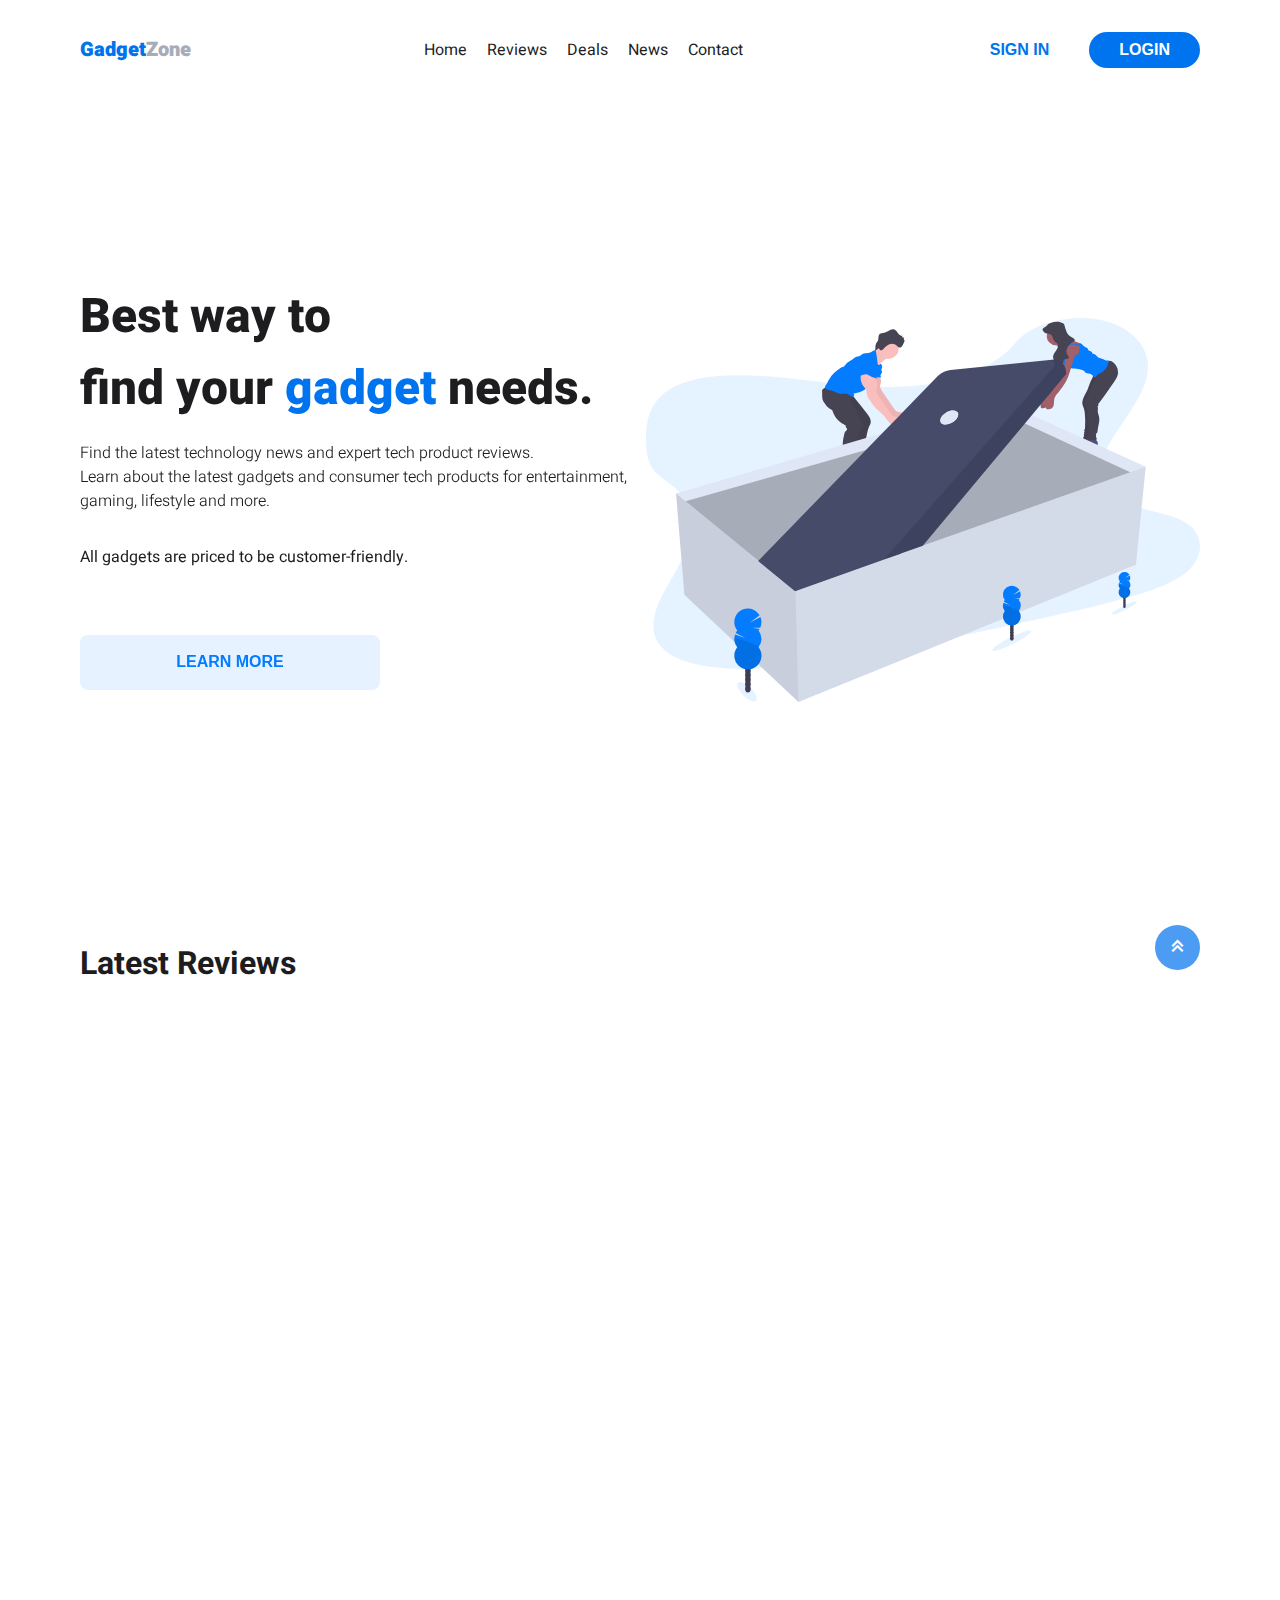
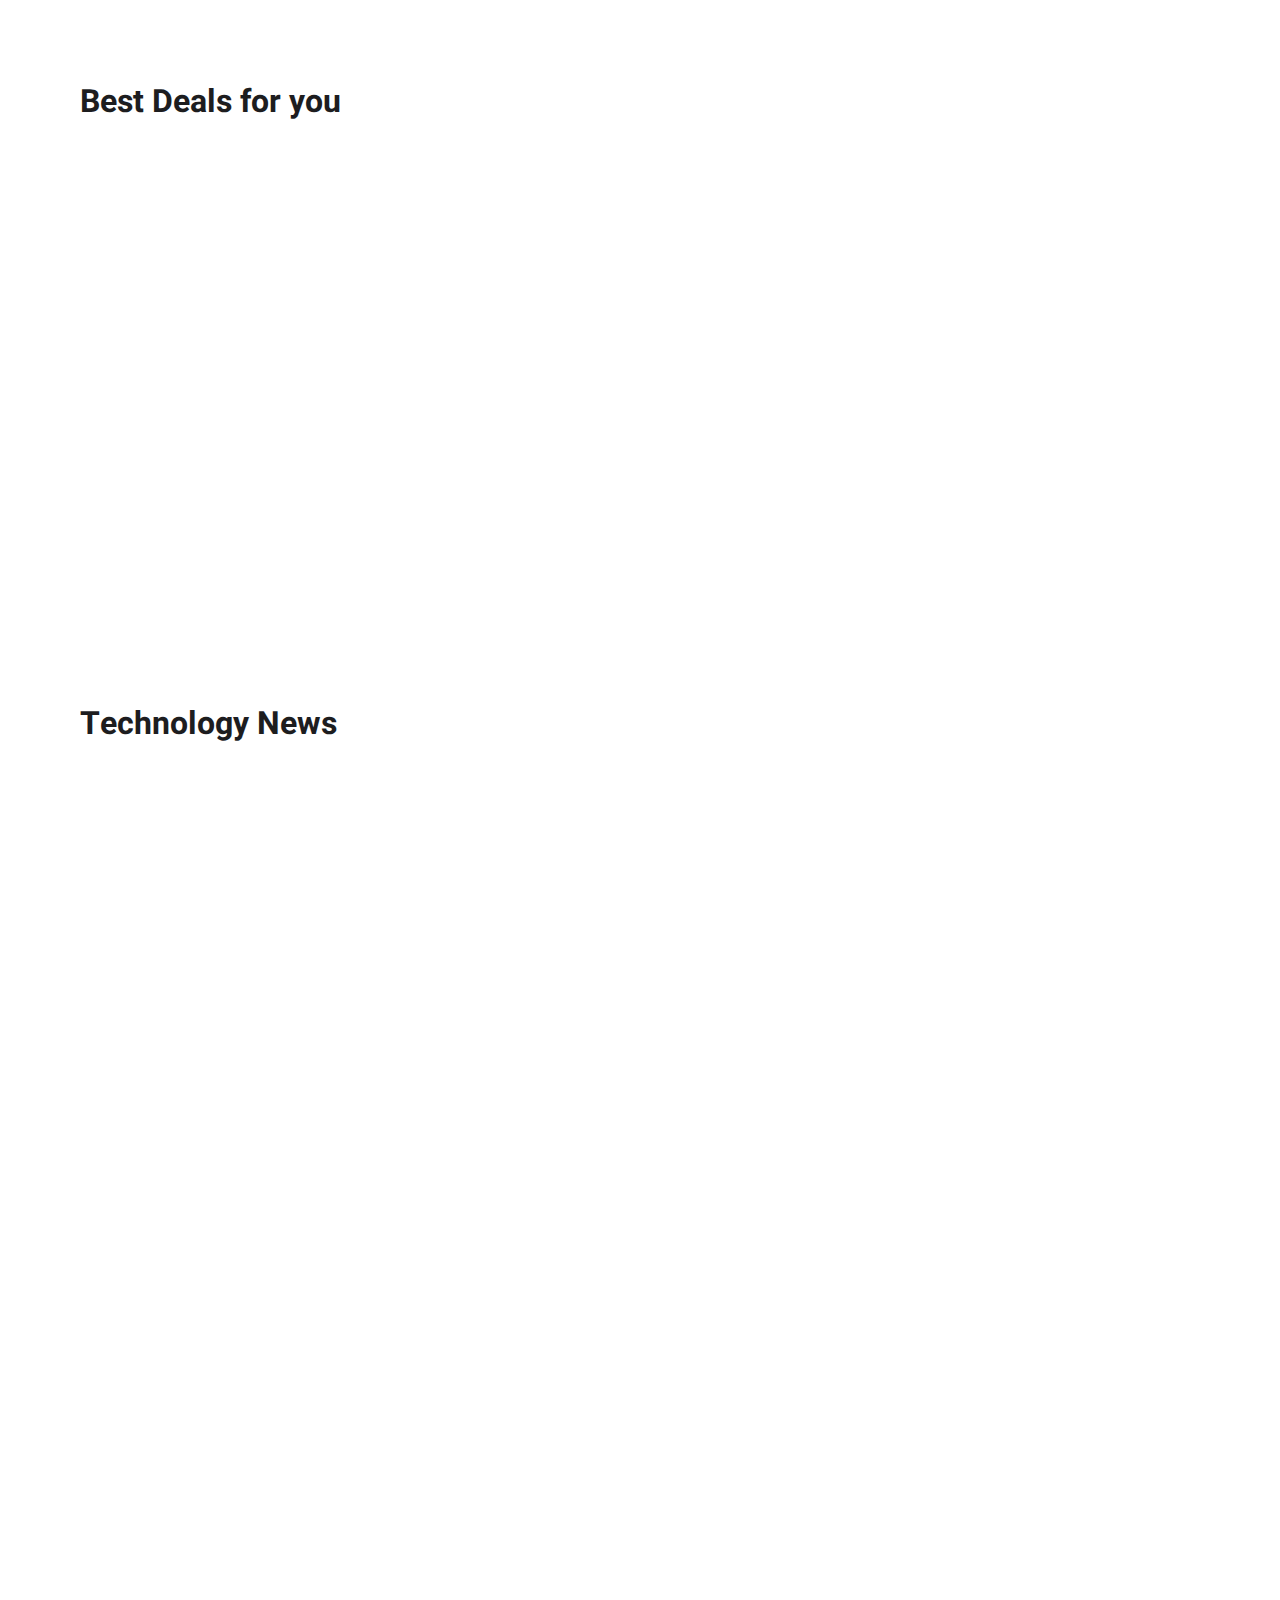
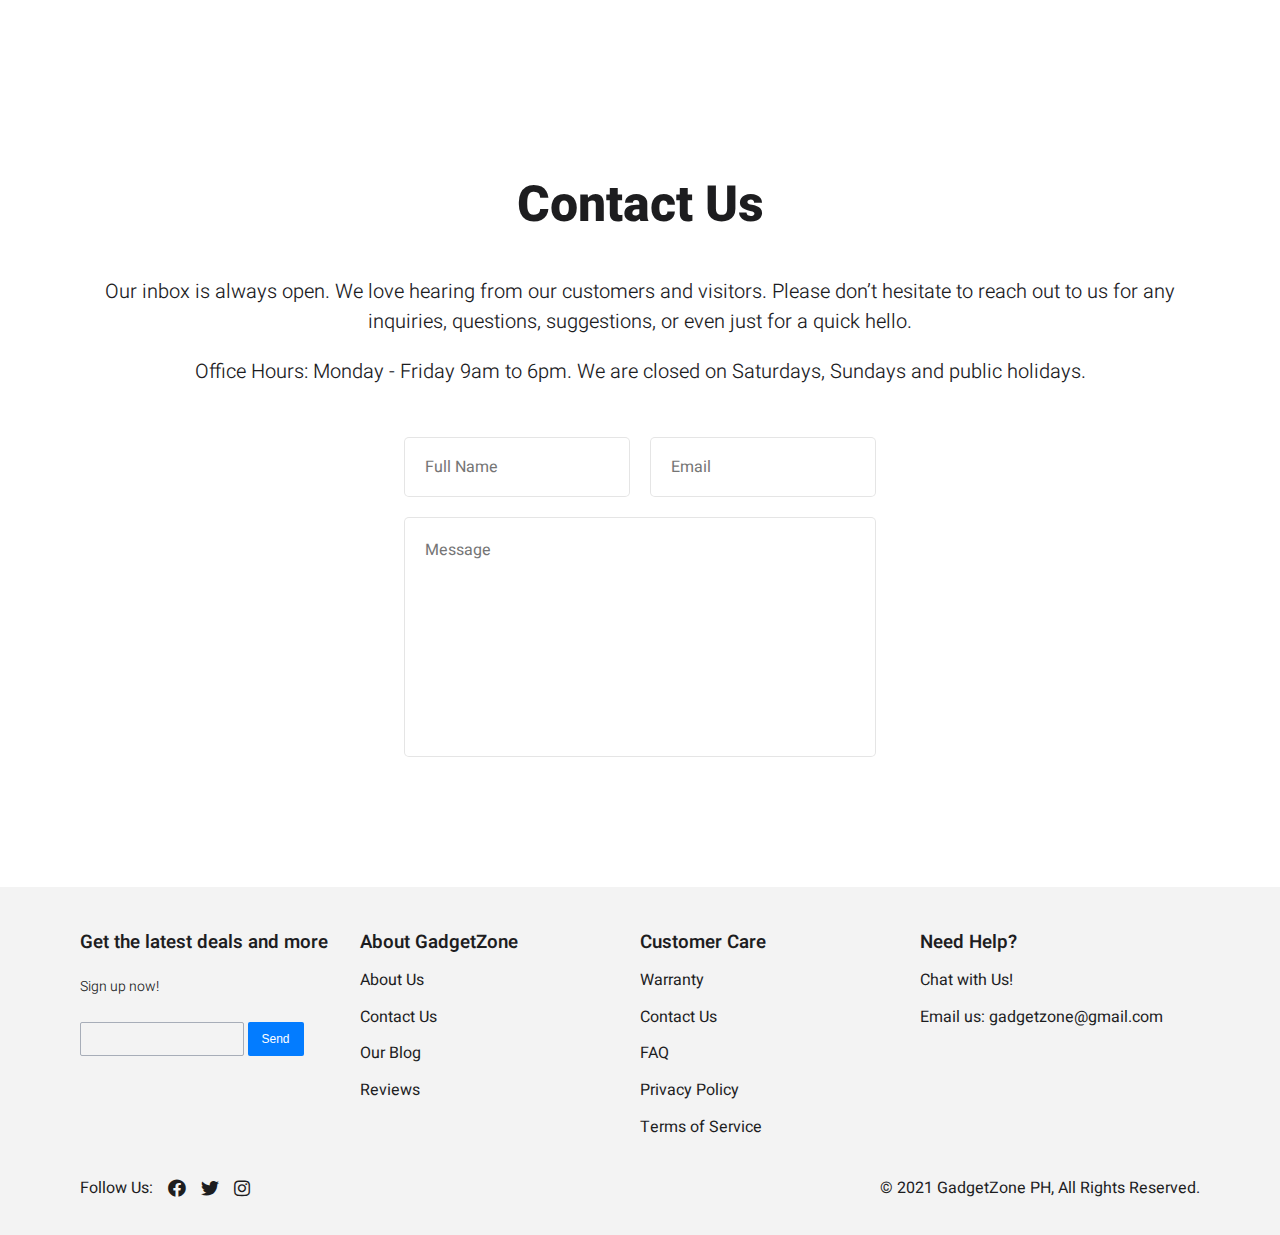
==== commit 3d2e1192: "Added animate on scroll using scroll reveal lib and updates" ====
--- a/index.html
+++ b/index.html
@@ -8,6 +8,10 @@
     <link rel="stylesheet" href="./assets/css/styles.css" />
     <link
       rel="stylesheet"
+      href="https://cdn.jsdelivr.net/npm/boxicons@latest/css/boxicons.min.css"
+    />
+    <link
+      rel="stylesheet"
       href="https://cdnjs.cloudflare.com/ajax/libs/font-awesome/5.12.1/css/all.min.css"
     />
   </head>
@@ -28,18 +32,17 @@
       <!-- NAVIGATION -->
       <nav class="nav">
         <div class="nav__hamburger-container" id="hamburger-icon">
-          <span></span>
-          <span></span>
+          <i class="bx bx-menu bx-sm icon-menu" id="icon"></i>
         </div>
         <div class="nav__logo-container">
           <a href="index.html">Gadget<span>Zone</span></a>
         </div>
         <ul class="nav__menu-container" id="menus">
-          <li><a href="#home">Home</a></li>
-          <li><a href="#reviews">Reviews</a></li>
-          <li><a href="#deals">Deals</a></li>
-          <li><a href="#news">News</a></li>
-          <li><a href="#contact">Contact</a></li>
+          <li id="nav__item"><a href="#home">Home</a></li>
+          <li id="nav__item"><a href="#reviews">Reviews</a></li>
+          <li id="nav__item"><a href="#deals">Deals</a></li>
+          <li id="nav__item"><a href="#news">News</a></li>
+          <li id="nav__item"><a href="#contact">Contact</a></li>
         </ul>
         <div class="nav__btn-container">
           <button class="btn btn__none">Sign In</button>
@@ -343,6 +346,13 @@
         </div>
       </div>
     </footer>
+    <a href="#" id="scrollTop" class="scrollTop">
+      <i class="bx bx-chevrons-up bx-sm scrollTop__icon"></i>
+    </a>
+    <script
+      type="text/javascript"
+      src="./assets/js/scrollreveal.min.js"
+    ></script>
     <script type="text/javascript" src="./assets/js/main.js"></script>
   </body>
 </html>
--- a/assets/css/styles.css
+++ b/assets/css/styles.css
@@ -111,8 +111,8 @@
 .lds-roller {
   display: inline-block;
   position: relative;
-  width: 100px;
-  height: 100px;
+  width: 80px;
+  height: 80px;
 }
 
 .lds-roller div {
@@ -302,6 +302,7 @@
 
 .nav__menu-container li {
   padding: 0 10px;
+  cursor: pointer;
 }
 
 .nav__menu-container li a {
@@ -701,6 +702,33 @@
   font-weight: var(--font-normal);
 }
 
+/*============== SCROLL */
+.scrollTop {
+  position: fixed;
+  background: var(--primary-color);
+  bottom: -70px;
+  right: 80px;
+  display: inline-flex;
+  padding: 10px;
+  border-radius: 50%;
+  z-index: 5;
+  transition: var(--transition);
+  cursor: pointer;
+  opacity: 0.7;
+}
+
+.scrollTop__icon {
+  color: #fff;
+}
+
+.scrollTop:hover {
+  opacity: 0.8;
+}
+
+.show-scrollTop {
+  bottom: 70px;
+}
+
 /*============== MEDIA QUERIES */
 @media screen and (min-width: 1024px) {
   .main-container,
@@ -716,6 +744,9 @@
   .main-container,
   .footer__wrapper {
     padding: 0 60px;
+  }
+  .scrollTop {
+    right: 60px;
   }
   .section-title {
     font-size: 24px;
@@ -760,14 +791,9 @@
     cursor: pointer;
     z-index: 2;
     padding-right: 60px;
-    margin-top: -3px;
-  }
-  .header-container .nav__hamburger-container span {
-    display: block;
-    height: 2px;
-    width: 20px;
-    background-color: var(--primary-color);
-    margin: 5px 0px;
+  }
+  .header-container .nav__hamburger-container .icon-menu {
+    color: var(--primary-color);
   }
   .header-container .nav__btn-container {
     display: none;
@@ -944,6 +970,10 @@
   .footer__wrapper {
     padding: 0 25px;
   }
+  .scrollTop {
+    right: 25px;
+    padding: 8px;
+  }
   .header-container .nav {
     padding: 10px 25px;
   }
